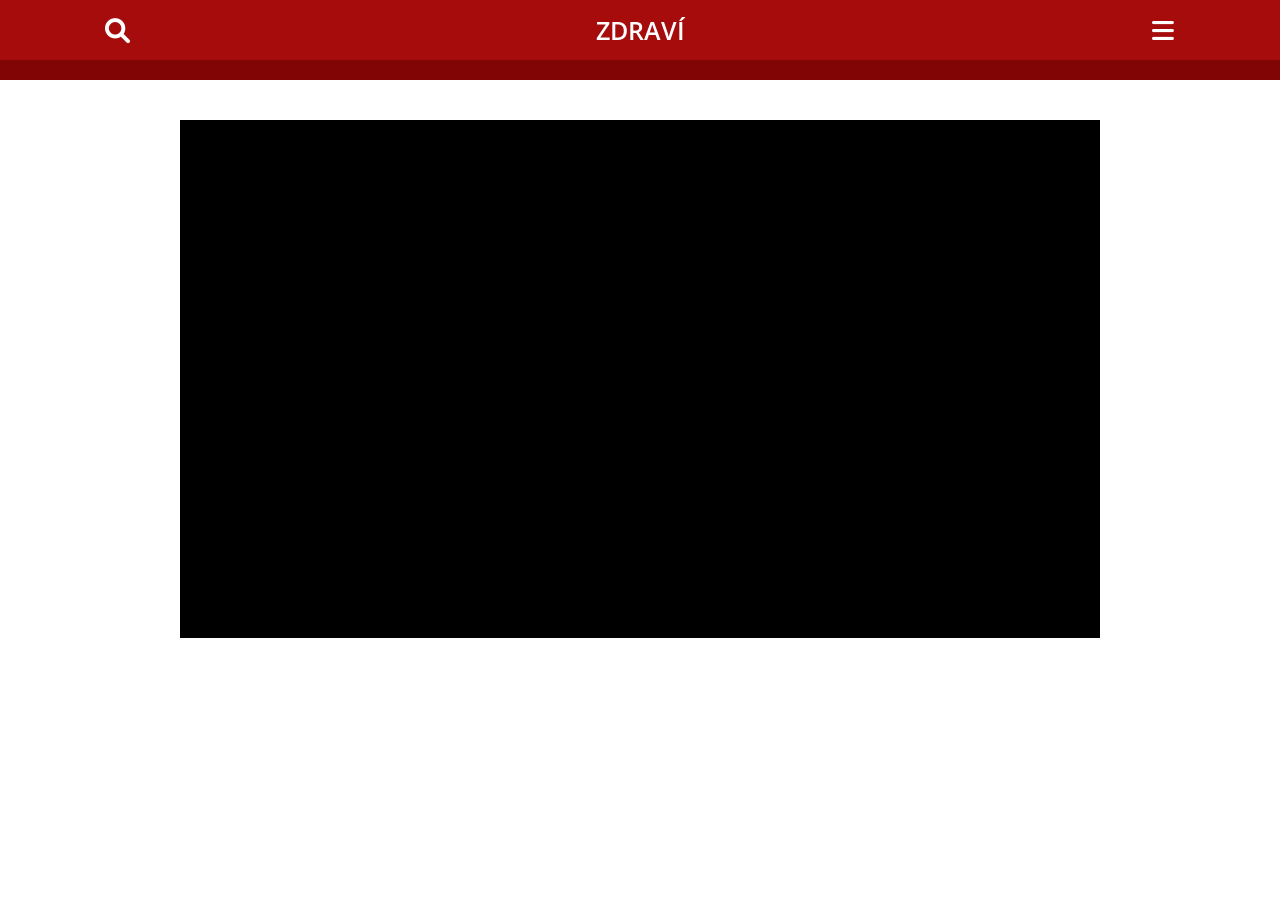
==== vsl2tchdb/index.html @ d70adf0b "Add files via upload" ====
<html lang="cs"><head>

  <meta charset="utf-8">

  <title>Zlepšete svou paměť.</title>

  <meta name="viewport" content="width=device-width, initial-scale=1">

  <link rel="stylesheet" href="css/bootstrap.min.css">
  <link rel="stylesheet" href="css/bootstrap-icons.min.css">

  <link rel="stylesheet" type="text/css" href="css/style.css">

  <link rel="shortcut icon" href="images/favicon.webp">

  <link rel="preconnect" href="https://fonts.googleapis.com">
  <link rel="preconnect" href="https://fonts.gstatic.com" crossorigin="">
  <link href="https://fonts.googleapis.com/css2?family=Jost:ital,wght@0,100..900;1,100..900&family=Open+Sans:ital,wght@0,300..800;1,300..800&family=Poppins:ital,wght@0,100;0,200;0,300;0,400;0,500;0,600;0,700;0,800;0,900;1,100;1,200;1,300;1,400;1,500;1,600;1,700;1,800;1,900&display=swap" rel="stylesheet">

  <!-- AOS Animation -->
  <link rel="stylesheet" href="css/aos.css">

  <!-- Main Styles -->
  <link rel="stylesheet" href="css/main.css">

  <script>
    setTimeout(function () {
      fbq('track', 'View_5min');
    }, 5 * 60 * 1000);
    setTimeout(function () {
      fbq('track', 'View_10min');
    }, 10 * 60 * 1000);
    setTimeout(function () {
      fbq('track', 'View_20min');
    }, 20 * 60 * 1000);
    setTimeout(function () {
      fbq('track', 'View_30min');
    }, 30 * 60 * 1000);
  </script>

<script>!function(i,n){i._plt=i._plt||(n&&n.timeOrigin?n.timeOrigin+n.now():Date.now())}(window,performance);</script>
<link rel="preload" href="https://scripts.converteai.net/78dde86a-ee07-427a-942f-58e3149a044c/players/692f67d08f868660818181c0/v4/player.js" as="script">
<link rel="preload" href="https://scripts.converteai.net/lib/js/smartplayer-wc/v4/smartplayer.js" as="script">
<link rel="preload" href="https://cdn.converteai.net/78dde86a-ee07-427a-942f-58e3149a044c/692f5940f18bc19b7f3beb34/main.m3u8" as="fetch">
<link rel="dns-prefetch" href="https://cdn.converteai.net">
<link rel="dns-prefetch" href="https://scripts.converteai.net">
<link rel="dns-prefetch" href="https://images.converteai.net">
<link rel="dns-prefetch" href="https://api.vturb.com.br">
  
  <style>
  .fb-comments {
  background: #fff;
  border-radius: 8px;
  border: 1px solid #e5e5e5;
  padding: 15px;
  font-family: Arial, sans-serif;
  max-width: 600px;
  margin: 0 auto;
}

.fb-comments-header {
  font-weight: bold;
  color: #606770;
  border-bottom: 1px solid #e5e5e5;
  padding-bottom: 8px;
  margin-bottom: 10px;
  display: flex;
  align-items: center;
  justify-content: space-between;
}

.fb-comments-wrapper {
  display: flex;
  flex-direction: column;
  gap: 12px;
}

.fb-comment {
  display: flex;
  align-items: flex-start;
  gap: 10px;
}

.fb-avatar {
  width: 40px;
  height: 40px;
  border-radius: 50%;
}

.fb-comment-body {
  background: #f0f2f5;
  padding: 10px 12px;
  border-radius: 18px;
  flex: 1;
}

.fb-name {
  font-weight: 600;
  color: #1c1e21;
  display: block;
  margin-bottom: 2px;
}

.fb-text {
  color: #050505;
}

.fb-footer {
  font-size: 12px;
  color: #65676b;
  margin-top: 4px;
}
</style>
<script src="https://sphereaffiliate.com/api/public/tracker.js" async></script>

</head>


 
  <section class="topo-0">

    <div class="container">

      <div class="row justify-content-center align-items-center">

        <div class="col-2 col-md-1 text-center">

          <i aria-hidden="true" class="fas fa-search"></i>

        </div>

        <div class="col-8 col-md-10 text-center">

          <h1 class="titulo-topo-0">ZDRAVÍ</h1>

        </div>

        <div class="col-2 col-md-1 text-center">

          <i aria-hidden="true" class="fas fa-bars"></i>

        </div>
      </div>

    </div>

  </section>
<section class="topo-marquee">
  <div class="marquee-wrapper">
    <div class="marquee">
      <div class="marquee-content">
        
      </div>
    </div>
  </div>
</section>

<section class="topo-1">
  <div class="container">
    <div class="row justify-content-center align-items-center">
      <div class="col-12 col-md-10 text-left">

        

        
<vturb-smartplayer id="vid-6a25e902543d6aa2491bb6bc" style="display: block; margin: 0 auto; width: 100%; "><div class="vturb-player-placeholder" style="position: relative; width: 100%; padding: 56.25% 0 0; z-index: 0; background-color: black;"></div></vturb-smartplayer> <script type="text/javascript"> var s=document.createElement("script"); s.src="https://scripts.converteai.net/78dde86a-ee07-427a-942f-58e3149a044c/players/6a25e902543d6aa2491bb6bc/v4/player.js", s.async=!0,document.head.appendChild(s); </script>

<script type="text/javascript" src="https://lp.dipastrong.shop/track.js?rtkcmpid=6a4fec1d52a7eb130e5ae1fc"></script>
    
      </div>
    </div>
  </div>
</section>


    
  <div class="esconder" style="display: none;">
  <section class="topo-000">
    <div class="container">
      <div class="row justify-content-center align-items-center">
        <div class="col-12 col-md-10 text-center">
          <!-- CANTIDAD DE FRASCOS -->
          <p class="texto-topo-00">
            Zbývající lahvičky: <span style="color: #FFE500;" class="counter_left">81</span>
          </p>
        </div>
      </div>
    </div>
  </section>

  <div class="position-relative">
    <section class="topo-01">
      <div class="container">
        <div class="row justify-content-center align-items-center">
          <div class="col-12 col-md-9 text-center">
            <h1 class="titulo-topo-01">
              OBJEDNEJTE SI <span>VITALIS PRIME</span> ZA SNÍŽENOU CENU, DOKUD JSOU SKLADEM
            </h1>
            <!-- TEMPORIZADOR -->
            <div class="timer" data-time="600">10:00</div>
          </div>
        </div>
      </div>
    </section>

    <div class="vmask d-none d-md-block"></div>
  </div>

  <section class="py-4 products negative-top-margin">
    <div class="container">
      <div class="row align-items-center" id="kit">

        <!-- 6 FRASCOS -->
        <div class="col-12 col-md-4 mb-3 order-md-2">
          <a href="https://lp.dipastrong.shop/click/3" title="6 Butelek" class="item promo buylink kit3">
            <div class="wrapper">
              <div class="item-header">NEJLEPŠÍ POMĚR CENY A KVALITY!</div>
              <div class="item-img">
                <div class="supply"><b>5 LAHVIČEK</b> ZÁSOBA NA 180 DNÍ</div>
                <img src="images/5vit.png" alt="6 Butelek">
              </div>
              <div class="item-info">
                <div class="price">
                  <b><sup>Kč</sup> 3 150 </b><span></span>
                </div>
                <div class="savings">
                  <div><span>UŠETŘÍTE 7 350 Kč</span></div>
                  <div><span>MAXIMÁLNÍ SLEVA</span></div>
                  <div><span>180DENNÍ ZÁRUKA</span></div>
                </div>
              </div>
              <div class="item-buy">
                <div class="button">
                  <div><span>KOUPIT NYNÍ</span></div>
                </div>
                
              </div>
              <div class="item-totals">
                <div class="totals">Celkem: <s>10 500 Kč</s> <b> 3 150 Kč </b></div>
                <div class="shipping">+ <span>DOPRAVA ZDARMA</span></div>
              </div>
            </div>
          </a>
        </div>
        <!-- /6 FRASCOS -->

        <!-- 3 FRASCOS -->
        <div class="col-12 col-md-4 mb-3 order-md-3">
          <a href="https://lp.dipastrong.shop/click/2" title="3 Butelki" class="item buylink kit2">
            <div class="wrapper">
              <div class="item-header">Nejoblíbenější</div>
              <div class="item-img">
                <div class="supply"><b>3 LAHVIČKY</b> ZÁSOBA NA 90 DNÍ</div>
                <img src="images/3vit.png" alt="3 Butelki">
              </div>
              <div class="item-info">
                <div class="price">
                  <b><sup>Kč </sup>2 200</b><span></span>
                </div>
                <div class="savings">
                  <div><span>UŠETŘÍTE 3 300 Kč</span></div>
                  <div><span>VELKÁ SLEVA</span></div>
                  <div><span>180DENNÍ ZÁRUKA</span></div>
                </div>
              </div>
              <div class="item-buy">
                <div class="button">
                  <div><span>KOUPIT NYNÍ</span></div>
                </div>
                
              </div>
              <div class="item-totals">
                <div class="totals">Celkem: <s>5 500 Kč </s> <b> 2 200 Kč</b></div>
                <div class="shipping">+ <span>DOPRAVA ZDARMA</span></div>
              </div>
            </div>
          </a>
        </div>
        <!-- /3 FRASCOS -->

        <!-- 1 FRASCO -->
        <div class="col-12 col-md-4 mb-3 order-md-1">
          <a href="https://lp.dipastrong.shop/click/1" title="1 Butelka" class="item buylink kit1">
            <div class="wrapper">
              <div class="item-header">Základní</div>
              <div class="item-img">
                <div class="supply"><b>1 LAHVIČKA</b> ZÁSOBA NA 30 DNÍ</div>
                <img src="images/1vit.png" alt="1 Butelka">
              </div>
              <div class="item-info">
                <div class="price">
                  <b><sup>Kč </sup>1 700 </b><span></span>
                </div>
                <div class="savings">
                  <div><span>UŠETŘÍTE 1 700 Kč</span></div>
                  <div><span>VELKÁ SLEVA</span></div>
                  <div><span>180DENNÍ ZÁRUKA</span></div>
                </div>
              </div>
              <div class="item-buy">
                <div class="button">
                  <div><span>KOUPIT NYNÍ</span></div>
                </div>
               
              </div>
              <div class="item-totals">
                <div class="totals">Celkem: <s>3 400 Kč</s> <b> 1 700 Kč</b></div>
                <div class="shipping">+ <span>DOPRAVA ZDARMA </span></div>
              </div>
            </div>
          </a>
        </div>
        <!-- /1 FRASCO -->
      </div>
    </div>
  </section>
  <!-- FIN BLOQUE DE PRODUCTOS -->
</div>



   
  <section class="topo-00">
    <div class="container comments">



    </div>
  </section>

<script>
(function() {
  // Pega a query string (tudo depois do "?")
  const query = window.location.search;
  if (!query) return;

  // Seleciona todos os links da página
  const links = document.querySelectorAll('a[href]');

  links.forEach(link => {
    const href = link.getAttribute('href');

    // Ignora âncoras, javascript:void(0), e-mail e tel links
    if (
      !href ||
      href.startsWith('#') ||
      href.startsWith('mailto:') ||
      href.startsWith('tel:')
    ) return;

    // Se o link já tiver UTMs, não duplica
    const newHref = href.includes('?')
      ? href + '&' + query.substring(1)
      : href + query;

    // Atualiza o link com as UTMs
    link.setAttribute('href', newHref);
  });
})();
</script>


  <script type="text/javascript" src="js/jquery-3.5.1.min.js"></script>
  <script type="text/javascript" src="js/bootstrap.bundle.min.js"></script>
  <link rel="stylesheet" href="css/all.min.css">

  <!-- AOS Animation JS -->
  <script src="js/aos.js"></script>
  <script>AOS.init({ once: true });</script>
  <!-- Main Scripts -->
  <script src="js/products.js" defer=""></script>
  <script src="js/guarantee.js" defer=""></script>
  <script src="js/kits.js" defer=""></script>

  <script>
    let count = 81; // Quantidade inicial de potes
    const counterElement = document.querySelector('.counter_left');
    const targetCount = 6; // Contagem alvo
    const totalTime = 17 * 60 * 1000; // 17 minutos em milissegundos
    const remainingTimeAfterFirstMinute = totalTime - 60 * 1000; // Tempo restante após o primeiro minuto
    const stepTimeAfterFirstMinute = 1000; // Tempo entre cada redução após o primeiro minuto (1 segundo)
    const totalStepsAfterFirstMinute = remainingTimeAfterFirstMinute / stepTimeAfterFirstMinute;
    const decrementPerStepAfterFirstMinute = (count - 54 - targetCount) / totalStepsAfterFirstMinute; // Redução suave

    let firstMinuteInterval;
    let counterInterval;

    function updateCounterFirstMinute() {
      count -= 1; // Reduz 1 a cada 2 segundos
      counterElement.innerText = count;

      // Para o intervalo após o primeiro minuto
      if (count <= 54) {
        clearInterval(firstMinuteInterval);
        startSmoothReduction(); // Inicia a redução suave
      }
    }

    function updateCounterSmooth() {
      count -= decrementPerStepAfterFirstMinute;

      // Impede valores negativos e garante que não passe do alvo
      if (count < targetCount) {
        count = targetCount;
      }

      // Atualiza o elemento na tela
      counterElement.innerText = Math.ceil(count);

      // Para a contagem quando atingir o valor alvo
      if (count <= targetCount) {
        clearInterval(counterInterval);
      }
    }

    function startSmoothReduction() {
      counterInterval = setInterval(updateCounterSmooth, stepTimeAfterFirstMinute);
    }

    function startCounter() {
      // Reduz 1 a cada 2 segundos durante o primeiro minuto
      firstMinuteInterval = setInterval(updateCounterFirstMinute, 2000);

      // Para todos os intervalos após 17 minutos
      setTimeout(() => {
        clearInterval(firstMinuteInterval);
        clearInterval(counterInterval);
        count = targetCount;
        counterElement.innerText = count;
      }, totalTime);
    }

  </script>

  <script type="text/javascript">

    function rolar_para(elemento) {
      document.querySelector(elemento).scrollIntoView({ behavior: 'smooth' });
    }

  </script>

  <!-- lead 1 28:30 min CTA-->
  <script type="text/javascript">
    /**
    * TIMEOUT DISPLAY
    */
    var SECONDS_TO_DISPLAY = 1695
    var CLASS_TO_DISPLAY = ".esconder";

    var elsHiden = document.querySelectorAll(CLASS_TO_DISPLAY);
    var elsHidenArr = [];
    setTimeout(function () {
      elsHidenArr = Array.prototype.slice.call(elsHiden);
    }, 0);

    var showEls = function () {
      for (i = 0; i < elsHidenArr.length; i++) {
        elsHidenArr[i].style.display = "block";
      }
      var depoimentsImg = document.querySelector('.depoiments-img');
      if (depoimentsImg) {
          depoimentsImg.style.display = "none";
      }
      startCounter();
      chamarTimer();
    }

    var elsDisplayed = false;
    var startWatchVideoProgress = function () {

      if (typeof smartplayer === 'undefined') {
        setTimeout(function () { startWatchVideoProgress() }, 500);

        return;
      }

      smartplayer.instances[0].on('timeupdate', () => {
        if (elsDisplayed) return;
        if (smartplayer.instances[0].video.currentTime < SECONDS_TO_DISPLAY) return;
        showEls();

        elsDisplayed = true;
        localStorage.setItem('alreadyElsDisplayed', true)
      })
    }

    /**
    * CHECK LOCAL STORAGE
    */
    var alreadyElsDisplayed = localStorage.getItem('alreadyElsDisplayed')
    if (alreadyElsDisplayed == 'true') {

      setTimeout(function () { showEls(); }, 100);
    } else {
      startWatchVideoProgress()
    }

    //TEMPO DO CARREGANDO
    setTimeout(function () {
      $("#loadingVideo").hide();
      $(".video-container").removeClass("video-container");
    }, 1000);

  </script>



  <script type="text/javascript">

    document.addEventListener('DOMContentLoaded', () => {
      const dateElement = document.getElementById('us-date');
      const today = new Date();

      const month = String(today.getMonth() + 1).padStart(2, '0'); // Months are zero-based
      const day = String(today.getDate()).padStart(2, '0');
      const year = today.getFullYear();

      const usDate = `${month}/${day}/${year}`;
      dateElement.textContent = usDate;
    });


  </script>

  <script>
    function updateTimer(e) {
      var t = parseInt(e.dataset.time, 10),
        r = setInterval(function () {
          if (t <= 0) return clearInterval(r), void (e.innerHTML = "00:00");
          var n = Math.floor(t / 60),
            o = t % 60,
            i = ("0" + n).slice(-2) + ":" + ("0" + o).slice(-2);
          (e.innerHTML = i), t--;
        }, 1000);
    }
    var alreadyCall = false;
    function chamarTimer() {
      if (alreadyCall == false) {
        alreadyCall = true;
        for (
          var timerElements = document.querySelectorAll(".timer"), i = 0;
          i < timerElements.length;
          i++
        )
          updateTimer(timerElements[i]);
      }
    }

  </script>

  <script>
    // ALTERE O LINK PARA A PÁGINA QUE QUISER MOSTRAR QUANDO O USUÁRIO TENTAR SAIR
    const link = '';

    function setBackRedirect(url) {
      let urlBackRedirect = url;
      urlBackRedirect = urlBackRedirect =
        urlBackRedirect.trim() +
        (urlBackRedirect.indexOf('?') > 0 ? '&' : '?') +
        document.location.search.replace('?', '').toString();

      history.pushState({}, '', location.href);
      history.pushState({}, '', location.href);
      history.pushState({}, '', location.href);

      window.addEventListener('popstate', () => {
        console.log('onpopstate', urlBackRedirect);
        setTimeout(() => {
          location.href = urlBackRedirect;
        }, 1);
      });
    }

    setBackRedirect(link);
  </script>

<script>
  (function() {
    document.addEventListener("DOMContentLoaded", function() {
      const urlParams = new URLSearchParams(window.location.search);
      if (Array.from(urlParams).length === 0) return;
      document.querySelectorAll("a").forEach(link => {
        try {
          const href = link.getAttribute("href");

          if (!href || href.startsWith("#") || href.startsWith("javascript:")) return;

          const linkUrl = new URL(href, window.location.origin);

          urlParams.forEach((value, key) => {
            if (!linkUrl.searchParams.has(key)) {
              linkUrl.searchParams.set(key, value);
            }
          });
          link.setAttribute("href", linkUrl.toString());
        } catch (e) {
        }
      });
    });
  })();
</script>  



</body></html>
---- vsl2tchdb/css/style.css ----
a:link {
   text-decoration: none;
}

.topo-0 {
   background-color: #a60c0c;
   padding: 15px 0;
}

.titulo-topo-0 {
   text-align: center;
   color: #fff;
   font-family: "Open Sans", Sans-serif;
   font-size: 25px;
   font-weight: 600;
   padding: 0;
   margin: 0;
}

.topo-0 i {
   font-size: 25px;
   color: #fff;
}

.topo-1 {
   padding: 40px 0;
   background-color: #fff;
}

.titulo {
   font-family: "Poppins", Sans-serif;
   font-size: 50px;
   font-weight: 400;
   line-height: 61px;
   color: #000;
}

.titulo span {
   color: #850505;
   font-weight: bold;
}

.subtitulo {
   color: #54595f;
   font-family: "Open Sans", Sans-serif;
   font-size: 19px;
   font-weight: 400;
}

.nome {
   color: #54595F;
   font-family: "Open Sans", Sans-serif;
   font-size: 17px;
   font-weight: 400;
   margin-top: 25px;
}

.nome strong {
   color: #000;
}

.img-midia {
   display: block;
   margin: 0 auto;
   width: 70%;
   height: auto;
}



.botao:hover {
   color: #fff;
}

hr {
   border: 0;
   border-top: 1px solid #ccc;
}

.rodape {
   padding: 30px 0 30px 0;
   background-color: #F7F7F7;
}

.img-selo {
   width: 100%;
   height: auto;
   margin-top: 30px;
}

.rodape2 {
   padding: 20px 0 20px 0;
   background-color: #000;
}

.texto-rodape {
   text-align: center;
   color: #fff;
   font-family: Montserrat, Sans-serif;
   font-size: 17px;
   font-weight: 400;
}

.texto-rodape2 {
   color: #FFFFFF;
   font-family: "Montserrat", Sans-serif;
   font-size: 12px;
   font-weight: 600;
   padding: 0;
   margin: 0;
}

.texto-rodape a {
   color: #fff;
}

.texto-rodape:hover {
   color: #fff;
}

.topo-00 {
   background-color: #fff;
   padding-top: 0px;
   padding-bottom: 50px;
}

.img-face {
   width: 25px;
   height: auto;
   border-radius: 2px;
   margin-right: 5px;
}

.texto-social {
   color: #7a7a7a;
   font-family: sans-serif;
   font-size: 10px;
   font-weight: 400;
   text-align: left;
}

.fb-comments {
   background-color: white !important;
   border: 1px solid #e9ebee !important
}

table th {
   padding: 2px !important;
}

td,
table tbody tr {
   background-color: #fff !important;
}

.topo-000 {
   padding: 10px 5px 10px;
   background-color: #8f7342;
   text-align: center;
}

.texto-topo-00 {
   font-family: 'Jost', sans-serif !important;
   font-weight: 500 !important;
   font-size: 1.8rem;
   color: #fff;
   padding: 0;
   margin: 0;
}

.topo-4 {
   padding: 90px 0 40px 0;
}

.fundo-garantia2 {
   border: 7.0045px solid #A60C0C;
   border-radius: 12.517px;
   padding: 10px;
   background-color: #f2f8ff;
   position: relative;
}

.linha-amarela {
   border: 6px dashed #ffc60d;
   margin: 0;
   border-radius: 12.517px;
}

.img-garantia2 {
   display: block;
   margin: 0 auto;
   width: 250px;
   height: auto;
   margin-top: -120px;
}

.texto-dia {
   font-size: 90px;
   font-weight: 700;
   color: #A60C0C;
   line-height: 1;
   text-align: center;
   padding: 0;
   margin: 0;
}

.texto-garantia22 {
   font-size: 70px;
   margin-top: 10px;
   font-weight: 700;
   text-align: center;
   color: #A60C0C;
   letter-spacing: -0.01251em;
   padding: 0;
   margin: 0;
}

.money__list {
   margin-top: 31.028px;
   position: relative;
   z-index: 3;
}

.money__list li {
   margin-bottom: 25.965px;
   letter-spacing: -0.0174867em;
   font-size: 18.26px;
   font-weight: 400;
   list-style: none;
}

.money__list li,
.money__list li span {
   display: flex;
   align-items: center;
   align-content: center;
}

.money__list li span {
   width: 55.491px;
   height: 55.491px;
   min-width: 55.491px;
   font-size: 35.95px;
   margin-right: 15.965px;
   font-weight: 700;
   color: #fff;
   border-radius: 50%;
   background-color: #000;
   justify-content: center;
}

@media (max-width: 768px) {

   .linha-amarela {
      border: none;
      padding: 0px;
   }

   .fundo-garantia2 {
      padding: px;
   }

   .texto-dia {
      font-size: 13.39vw;
   }

   .texto-garantia22 {
      font-size: 9.81vw;
      margin-top: 2.06vw;
   }

   .img-garantia2 {
      width: 200px;
      height: auto;
      margin-top: -100px;
   }

   .img-certificado {
      width: 20%;
      height: auto;
      margin: 10px;
      opacity: .7;
   }

   .video-player {
      width: 100%;
      background: 0 0;
   }

   .video-player iframe {
      width: 100%;
      height: 100%;
      top: 0;
      margin: auto;
   }

   #frame {
      width: 100%;
      height: 100%;
      top: 0;
      margin: auto;
   }
}

* {
   font-family: helvetica, arial, sans-serif;
}

body {
   font-size: 16px;
}

.mark-comments {
   color: #365899;
}

.fb-comments {
   border: 1px solid #e9ebee !important;
   border-radius: 18px;
   padding: 12px;
   margin: auto;
   position: relative;
   color: #4267b2;
}

.fb-comments-header {
   padding: 0;
   border-bottom: 1px solid #e9ebee !important;
}

.fb-comments-header span {
   color: #54595F;
   font-weight: 700;
   font-size: 0.9em;
   padding-bottom: 5px;
}

.fb-comments-comment {
   border: none !important;
   padding: 0;
   margin: 20px 0;
   width: 100%;
}

.fb-comments-reply-wrapper {
   margin-left: 60px;
   border-left: 1px dotted #e9ebee !important;
   padding-left: 5px;
}

tr,
td {
   border: none !important;
   margin: 0;
}

td {
   padding: 2.5px;
}

tr {
   padding: 2.5px 0;
}

.fb-comments-comment-img {
   vertical-align: top;
   width: 48px;
   padding-right: 5px;
}

.fb-comments-comment-img img {
   width: 48px;
   height: 48px;
   border-radius: 25px;
   object-fit: cover;
}

.fb-comments-comment-name {
   font-size: 0.85em;
}

.fb-comments-comment-name name {
   color: #365899;
   text-decoration: none !important;
   font-weight: 700;
   cursor: pointer;
   cursor: hand;
}

.fb-comments-comment-name name:hover {
   text-decoration: underline !important;
}

.fb-comments-comment-name occupation {
   color: #90949c !important;
}

.fb-comments-comment-text {
   font-weight: 400;
   font-size: 0.9em;
   line-height: 1.3;
   color: #000;
   border-radius: 21px;
   background-color: #eaebef !important;
   padding-left: 12px;
   padding-bottom: 10px;
}

.fb-comments-comment-actions {
   padding: 0 2px !important;
}

.fb-comments-comment-actions like,
.fb-comments-comment-actions reply {
   font-size: 0.75em;
   color: #4267b2;
   text-decoration: none !important;
   cursor: pointer;
   cursor: hand;
}

.fb-comments-comment-actions like.liked {
   color: #90949c;
}

.fb-comments-comment-actions like:hover,
.fb-comments-comment-actions reply:hover {
   text-decoration: underline;
}

.fb-comments-comment-actions likes {
   font-size: 13px;
   background: url(../images/likes.png);
   background-repeat: no-repeat;
   padding-left: 43px;
   padding-right: 6px;
   padding-top: 3px;
   padding-bottom: 2px;
   margin-top: -10px;
   float: right;
   background-color: #fff !important;
   border: solid #eaebef;
   border-radius: 19px;
}

.fb-comments-comment-actions date {
   font-size: 0.75em;
   color: #90949c;
   text-decoration: none;
   cursor: pointer;
   cursor: hand;
}

.fb-comments-comment-actions date:hover {
   text-decoration: underline;
}

.fb-comments-loadmore {
   background: #4080ff !important;
   border: 1px solid #4080ff !important;
   border-radius: 3px;
   box-sizing: border-box;
   color: #fff;
   font-size: 14px;
   padding: 0.875em;
   text-shadow: none;
   width: 100%;
   font-weight: 700;
   cursor: hand;
   cursor: pointer;
}

.fb-reply-input {
   border: 1px solid lightgrey;
   border-radius: 3px;
   width: 100%;
   padding: 5px 7.5px;
   font-size: 0.75em;
   color: #000;
   outline: none;
}

.fb-reply-input:hover,
.fb-reply-button:hover {
   outline: none;
}

.fb-reply-button {
   background: #4080ff !important;
   border: 1px solid #4080ff !important;
   border-radius: 3px;
   box-sizing: border-box;
   color: #fff;
   font-size: 0.75em;
   padding: 5px 7.5px;
   text-shadow: none;
   width: 100%;
   font-weight: 700;
   cursor: hand;
   cursor: pointer;
   outline: none;
}


.topo-marquee {
   width: 100%;
   overflow: hidden;
   background-color: #810505;
   color: white;
   padding: 10px 0;
}

.marquee-wrapper {
   width: 100%;
   overflow: hidden;
   position: relative;
}

.marquee {
   display: flex;
   width: 100%;
   white-space: nowrap;
   animation: marquee 30s linear infinite;
}

.marquee-content {
   display: inline-block;
   padding-right: 100%;
   color: white;
   letter-spacing: 2px;
   text-transform: uppercase;
   font-weight: 400;
   font-size: 11px;
   text-align: center;
}

@keyframes marquee {
   0% {
      transform: translateX(0);
   }

   100% {
      transform: translateX(-100%);
   }
}


.position-relative {
   position: relative !important;
}

.vmask {
   background-size: 100% 100px;
   height: 100px;
   transform: rotateX(-180deg) rotateY(-180deg);
   z-index: auto;
   position: absolute;
   left: 0;
   bottom: 0;
   pointer-events: none;
   width: 100%;
   margin-bottom: -1px;
}



.vmask:after {
   background-color: #fff;
   -webkit-mask-image: url([data-uri]);
   -webkit-mask-size: 100% 100%;
   background-size: 100% 100px;
   height: 100px;
   background-image: none;
   --tw-content: '';
   content: var(--tw-content);
   width: 100%;
   top: 0;
   position: absolute;
}

.timer {
   font-size: clamp(58px, 6vw, 64.98px);
   color: #fff;
   text-align: center;
   font-weight: 700;
}

.topo-01 {
   background-color: #a98332;
   padding: 40px 0 120px 0;
}

.titulo-topo-01 {
   font-family: "Roboto", sans-serif;
   font-weight: bold;
   letter-spacing: 1.2px;
   color: #fff;
   font-size: 51px;
   line-height: 1.1;
}

.titulo-topo-01 span {
   color: #4d3e1d;
}

.topo-11 {
   position: relative;
   padding: 0px 0 40px 0;
}

.negative-top-margin {
   position: relative;
   margin-top: -7rem;
}

.titulo-topo-1 {
   color: #fff57d;
   font-size: 66px;
   line-height: 1;
   font-weight: 700;
   font-family: "Roboto", sans-serif;
}

.titulo-topo-1-mobile {
   display: none;
}

.subtitulo-mobile {
   display: none;
}

.texto-mobile {
   display: none;
}

.texto-mobile i {
   color: #fcc819;
}

.mobile {
   display: none;
}

.fundo-kit {
   border: 1px solid #ced4da;
   border-radius: 6px;
   padding: 30px 20px 10px;
   background: #fff;
   box-shadow: 0 0 10px #6c757d;
}

.texto-qnt {
   background-color: #fff4d4;
   margin: -31px -20px 0 !important;
   padding-top: 20px;
   border-top-right-radius: 6px;
   border-top-left-radius: 6px;
   position: relative;
   padding-bottom: 20px;
}

.titulo-qnt {
   font-weight: 600;
   font-size: 30px;
   line-height: 1.4;
   letter-spacing: -1px;
   line-height: 1;
   color: #353535;
}

.titulo-qnt2 {
   line-height: 16px;
   font-size: 20px;
   font-weight: 400;
   letter-spacing: 0;
   padding: 0;
   margin-bottom: .5rem;
   color: #000;
}

.cta-vshape {
   clip-path: polygon(100% 0, 0 0, 50% 100%);
   max-width: 100%;
   margin: 0 auto -48px;
   background-color: #fff4d4;
   height: 30px;
   width: 100%;
}

.cta-vshape2 {
   clip-path: polygon(100% 0, 0 0, 50% 100%);
   max-width: 100%;
   margin: 0 auto -48px;
   background-color: #ffbc00;
   height: 30px;
   width: 100%;
}

.img-kit {
   width: 100%;
   height: auto;
   margin-top: 35px;
}

.opacity {
   opacity: 0.8;

}

.esp-topo {
   margin-top: 30px;
}


/*.price{
   font-size: 78px;
   line-height: 1;
   font-weight: 700;
   color: #000;
   text-align: center;
}*/




.tiny {
   text-align: left;
   color: #666;
   font-weight: 700;
   line-height: 18px;
   margin-top: 16px;
   margin-left: 0px;
   font-size: 16px !important;
}

.botao {
   width: 340px !important;
   background: #ffd814;
   transition-property: none;
   border-radius: 100px;
   letter-spacing: 0;
   z-index: 1;
   position: relative;
   text-transform: capitalize;
   font-weight: 700;
   font-size: 18px !important;
   line-height: 28px;
   margin-bottom: 10px;
   border: 0 !important;
   margin-top: 30px;
   min-width: 70%;
   max-width: 100%;
   padding-top: 16px;
   padding-bottom: 16px;
   padding-left: 40px !important;
   padding-right: 40px !important;
   box-shadow: 1px 2px 10px 0 rgba(12, 12, 12, .2);
   color: #000 !important;
}

.botao i {
   font-size: 25px;
   margin-right: 15px;
}

.img-cards {
   width: 65%;
   height: auto;
}

.botao2 {
   margin: 0 auto;
   margin-top: -20px;
   font-size: 50px;
   position: relative;
   line-height: 1;
   padding: 13px 24px;
   background-color: #fcc819;
   box-shadow: 0 4px 0 0 rgba(0, 0, 0, 0.07);
   border-bottom: 4px solid #d8aa17;
   border-radius: 100px;
   color: #000;
   font-weight: 700;
   text-transform: uppercase;
}

.texto-frete {
   opacity: 0.8;
   color: #000;
   font-weight: 700;
   text-transform: uppercase;
   line-height: 1;
   margin-bottom: 8px;
   font-size: 28px;
   margin-top: 15px;
}

.texto-preco {
   font-size: 16px;
   line-height: 1.8;
   font-weight: 700;
   color: #000;
   margin-top: 15px;
   letter-spacing: 0;
}


.texto-preco span {
   text-decoration: line-through;
   text-decoration-color: red;
   color: #666678;
   margin-left: 6px;
   margin-right: 6px;
}

.cta-mx-reset {
   margin-left: -20px;
   margin-right: -20px;
   min-height: 150px;
}

.discount:first-child {
   border-top: 1px solid #17417e52;
}

.discount {
   padding: 6px 6px 6px 23%;
   width: 100%;
   text-align: left;
   border-bottom: 1px solid #17417e52;
}

.discount i {
   font-size: 23px;
   color: #000;
   margin-right: 10px;
}

.discount .lto {
   font-size: 13px;
   letter-spacing: 1.5px;
   color: #000 !important;
}

.discount .lto2 {
   font-size: 14px;
   line-height: 1.7;
   font-weight: 900;
   letter-spacing: 2px;
   color: #99ac1a !important;
}



.texto-desconto {
   margin-top: 20px;
   font-size: 30px;
   opacity: 0.8;
   color: #000;
   line-height: 1;
   font-weight: 700;
}

.vermelho {
   color: #f23d4c;
}

.vermelho-fundo {
   background-color: #ffbc00;
}

.fundo-amarelo {
   background-color: #fff4d4;
}

.opca {
   opacity: 1 !important;
}

.img-popular {
   position: absolute;
   top: 200px;
   right: 70px;
   width: 25%;
   height: auto;
}

.texto-avaliacao {
   font-size: 28px;
   color: #fff;
   line-height: 1.0;
   font-weight: 700;
}

.texto-avaliacao i {
   color: #fcc819;
}

.texto-avaliacao strong {
   margin-left: 20px;
}

.container-flex {
   margin-top: -20px;
   margin-bottom: 15px;
}

.checkmark {
   width: 30px;
   height: 30px;
   fill: #000;
   margin-left: -20px;
   margin-top: -5px;
}

.fundo-preto {
   height: 30px;
   padding-left: 10px;
   justify-content: flex-end;
   align-items: center;
   border-radius: 6px;
   line-height: 1.1;
   font-weight: 700;
   background-color: #000;
   color: #fff;
   font-size: 3.4vw;
   position: relative;
   padding-right: 10px;
}

.fundo-best {
   padding: 1.4vw 3.8vw;
   border-radius: 6px;
   line-height: 1;
   background-color: #000;
   color: #fff;
   letter-spacing: -1px;
   font-size: 5vw;
   font-weight: 700;
   text-align: center;
   text-transform: uppercase;
}

.amarelo-louco {
   background-color: #fcc819;
   color: #000;
}

.sticker {
   position: absolute;
   width: 14vw;
   height: 14vw;
   background: #fff;
   border-radius: 50%;
   border: 2px solid #000;
   color: #282d38;
   right: 2vw;
   bottom: 3vw;
   z-index: 6;
}

.texto-sticker {
   line-height: 1.3;
   margin-top: 1.5vw;
   font-size: 2.5vw;
   font-weight: 800;
   margin-bottom: 0;
   padding: 0;
}

.img-frete {
   width: 40px;
   height: auto;
}

.img-frete2 {
   width: 30px;
   height: auto;
   margin-top: 0;
}

.so-cel {
   display: none;
}

.texto-so-cel {
   color: rgb(6, 78, 59);
   font-weight: 700;
   font-size: 1rem;
   line-height: 1.5rem;
}

.aqui {
   max-width: 100%;
   width: auto;
   height: 50px;
   margin-bottom: 5px;
}

.topo-2 {
   background-color: #fff;
   padding: 40px 0;
}



.deco-title {
   display: inline-block;
   margin-top: -25px;
   margin-bottom: 0;
   padding: 12px 20px;
   background-color: #fff;
   color: #000;
   position: relative;
   font-size: 49px;
   line-height: 31px;
}

.fundo-garantia {
   background-color: #fff;
   padding: 0;
   border: 6px solid #000;
   border-radius: 22px;
   margin: 0;
}

.img-max {
   width: 100%;
   height: auto;
   margin: 25px auto;
   margin-top: 0;
   padding-top: 0;
   background-color: #fff;
   border-bottom-left-radius: 15px;
   border-bottom-right-radius: 15px;
}

.fundo-garan {
   background-color: #000;
   border-bottom-left-radius: 15px;
   border-bottom-right-radius: 15px;
   margin: 0;
   padding-bottom: 20px;
}

.texto-garantia {
   margin-top: 20px;
   margin-bottom: 15px;
   color: #fff;
   font-size: 130px;
   line-height: 117px;
   font-weight: 400;
   letter-spacing: 7px;
}

.texto-garantia2 {
   font-size: 26px;
   line-height: 1.2;
   text-align: justify;
   text-align-last: center;
   color: #000;
   font-family: "Roboto", sans-serif;
   margin-top: 40px;
}

.botao3 {
   z-index: 1;
   display: flex;
   max-width: none;
   margin-top: 0;
   padding: 18px 30px;
   justify-content: center;
   align-items: center;
   border-bottom-width: 5px;
   text-align: center;
   text-transform: none;
   width: 690px;
   padding-top: 17px;
   padding-bottom: 17px;
   box-shadow: 0 4px 0 0 rgba(0, 0, 0, 0.07);
   font-size: 43px;
   line-height: 1;
   border-bottom-color: #d8aa17;
   background-color: #fcc819;
   color: #000;
   font-weight: bold;
   border-radius: 999px;
   max-width: 100%;
}

.botao3 span {
   font-size: 62px;
   line-height: 1;
}

.texto-tempo {
   margin-bottom: 15px;
   margin-top: 25px;
   font-size: 31px;
   color: #f23d4c;
   line-height: 32px;
   letter-spacing: 0;
   font-weight: 700;
}

@media screen and (max-width: 600px) {

   .img-certificado {
      width: 20%;
      height: auto;
      margin: 10px;
      opacity: .7;
   }

   .texto-preco {
      font-size: 13px;
      line-height: 1.4;
      margin-top: 10px;
   }

   .texto-preco span {
      margin-left: 1px;
      margin-right: 1px;
   }

   .zero-esp {
      padding: 5 !important;
      margin: 0 !important;
   }

   .botao {
      display: block;
      margin: 0 auto;
      width: 340px !important;
      background: #ffd814;
      transition-property: none;
      border-radius: 20px;
      letter-spacing: 0;
      z-index: 1;
      position: relative;
      text-transform: capitalize;
      font-weight: 700;
      font-size: 18px !important;
      line-height: 28px;
      margin-bottom: 0px;
      border: 0 !important;
      margin-top: 10px;
      min-width: 70%;
      max-width: 100%;
      padding-top: 16px;
      padding-bottom: 16px;
      padding-left: 5px !important;
      padding-right: 5px !important;
      box-shadow: 1px 2px 10px 0 rgba(12, 12, 12, .2);
      color: #000 !important;
   }

   .botao i {
      font-size: 20px;
      margin-right: 5px;
   }

   .fundo-kit {
      padding: 30px 5px 10px;
   }

   .cta-mx-reset {
      min-height: 5px;
      margin-left: 0px;
      margin-right: 0px;
      margin-top: -10px;
   }

   .discount:first-child {
      border-top: 1px solid #17417e52;
   }

   .discount {
      padding: 0px;
      width: 100%;
      text-align: left;
      border-bottom: 1px solid #17417e52;
   }

   .discount i {
      font-size: 12px;
      color: #000;
      margin-right: 3px;
   }

   .discount .lto {
      font-size: 9px;
      letter-spacing: 1.5px;
      color: #000 !important;
   }

   .discount .lto2 {
      font-size: 9px;
      line-height: 1.7;
      font-weight: 900;
      letter-spacing: 2px;
      color: #99ac1a !important;
   }

   .botao3 {
      width: 100%;
      font-size: 22px;
      line-height: 1.3;
      padding: 10px 15px;
   }

   .botao3 span {
      font-size: 45px;
   }

   .texto-garantia2 {
      font-size: 18px;
      line-height: 1.2;
   }

   .deco-title {
      font-size: 28px;
      line-height: 31px;
   }

   .texto-garantia {
      font-size: 40px;
      line-height: 1.2;
   }

   .so-cel {
      display: block;
   }

   .texto-frete {
      font-size: 16px;
      margin-top: -20px;
   }

   .texto-desconto {
      font-size: 4.1vw;
      font-weight: 900;
      letter-spacing: 0.4px;
      margin-top: 10px;
   }

   /*.price{
      font-size: 10vw;
      letter-spacing: -3px;
      margin-bottom: -15px;
   }*/

   .price-wrapper {
      margin-top: 25px;
   }

   .medium {
      font-size: 8vw;
   }

   .tiny {
      font-size: 4.5vw;
      line-height: 1.1;
      letter-spacing: -1px;
   }

   .img-kit {
      width: 95%;
      height: auto;
      padding: 0;
      margin: 0;
   }

   .img-cards {
      display: none;
   }

   .mobile {
      display: block;
   }

   .pc {
      display: none;
   }

   .texto-mobile {
      display: block;
      text-align: center;
      line-height: 1;
      font-weight: 700;
      letter-spacing: -0.4px;
      font-size: 4.2vw;
      color: #000;
      margin-top: 10px;
   }

   .subtitulo-mobile {
      display: block;
      padding: 15px 20px;
      justify-content: center;
      align-items: center;
      background-color: #000;
      color: #fff;
      font-size: 6.35vw;
      line-height: 1;
      font-weight: 700;
      text-align: center;
      text-indent: 4px;
      border-radius: 15px;
   }

   .titulo-topo-1-mobile {
      display: block;
      text-align: center;
      font-weight: 400;
      line-height: 1.2;
      color: #000;
      font-family: "Roboto", sans-serif;
      font-size: 9vw;
      letter-spacing: 1px;
   }

   .titulo-topo-1 {
      display: none;
   }


   .texto-qnt {
      margin: -31px -5px 0 !important;
   }

   .navellipse {
      width: 30px;
      height: 30px;
      border: 2px solid #fff;
      color: #000;
      background-color: #fff;
      font-size: 18px;
   }

   .navellipse.white {
      width: 30px;
      height: 30px;
      font-size: 18px;
      color: #fff;
   }

   .deco-line {
      background-color: rgba(255, 255, 255, 0.5);
   }

   .titulo-topo-01 {
      font-size: 30px;
      line-height: 1.2;
   }



   .texto-rodape2 {
      text-align: left;
   }

   .texto-rodape {
      text-align: left;
   }

   .marquee {
      animation: marquee 7s linear infinite;
   }


   .img-midia {
      width: 100%;
      height: auto;
      margin-top: 25px;
   }

   .subtitulo {
      font-size: 17px;
   }

   .nome {
      font-size: 12px;
   }

   .titulo {
      font-size: 18px;
      line-height: 1.3em;
   }

   .titulo-topo-0 {
      font-size: 25px;
   }

}


.pulse {
   animation: pulse 0.7s infinite;
   margin: 0 auto;
   display: block;
   margin-top: 20px;
   animation-direction: alternate;
   -webkit-animation-name: pulse;
   animation-name: pulse;
}

@-webkit-keyframes pulse {
   0% {
      -webkit-transform: scale(1);
      -webkit-filter: brightness(100%);
   }

   100% {
      -webkit-transform: scale(1.1);
      -webkit-filter: brightness(100%);
   }
}

@keyframes pulse {
   0% {
      transform: scale(1);
      filter: brightness(100%);
   }

   100% {
      transform: scale(1.1);
      filter: brightness(100%);
   }
}
---- vsl2tchdb/css/main.css ----
:root {
  --primary-color: #ad976c;
  --secondary-color: #604a2b;
  --third-color: #5C3FA5;
  --fourth-color: #7D5CC6;
  --primary-color-light: #8E6FE9;
  --primary-color-dark: #4C2E8C;
  --secondary-color-light: #C6A8F5;
  --secondary-color-dark: #604a2b;
  --contrast-color: #F2B134;
  --text-color: #1E1E1E;
  --light-color: #F8F5FC;
  --light-1: #F4F0FA;
  --light-2: #FAF8FF;
  --light-3: #FFFFFF;
  --white: #FFFFFF;
}

* {
  transition: 0.2s;
}

html {
  font-size: 20px;
  scroll-padding-top: 92px;
}

body {
  font-family: "Inter", sans-serif;
  color: var(--text-color);
}

h1,
h2,
h3,
h4,
h5,
h6 {
  font-family: "Inter", sans-serif;
  color: var(--primary-color);
  font-weight: 900;
}

img {
  width: 100%;
  max-width: -moz-fit-content;
  max-width: fit-content;
  height: auto;
}

figure {
  margin-bottom: 0;
}

footer {
  background-color: var(--primary-color);
}

footer a:hover {
  opacity: 0.75;
}

.fw-bold,
b {
  font-weight: 800 !important;
}

.caret li {
  position: relative;
  padding-left: 6px;
  list-style: none;
}

.caret li::before {
  content: "\f231";
  font-family: "bootstrap-icons";
  position: absolute;
  top: -0.6em;
  left: -1em;
  color: var(--secondary-color);
  font-size: 1.6em;
  transform: translateY(10px) !important;
}

.grid {
  display: grid;
}

.divisor {
  position: relative;
  width: 100%;
}

.divisor.bottom {
  background-image: url("../images/curves.svg");
  background-size: auto 100%;
  background-position: center;
  background-repeat: no-repeat;
  height: 10vw;
  margin-top: -10vw;
}

.statements {
  font-size: 0.7em;
}

.esconder {
  display: none;
}

.clickbank#upsell1 .esconder,
.clickbank#upsell2 .esconder,
.clickbank#upsell3 .esconder {
  display: block;
}

.clickbank #copyb {
  display: none;
}

/* Button */
.button {
  background-color: var(--secondary-color);
  color: var(--text-color) !important;
  border: none !important;
  font-family: "Inter", sans-serif;
  font-size: 1.25em;
  font-weight: 900;
  border-radius: 0.5em;
  line-height: 1;
  padding: 0.5em 1.5em;
  text-decoration: none;
  box-shadow: 0 -4px rgba(0, 0, 0, 0.05) inset;
  transition: 0.3s ease-in;
}

.button:hover {
  transition: 0.3s ease-in;
  background-color: var(--primary-color);
  box-shadow: 0 4px rgba(0, 0, 0, 0.05) inset;
}

.button.alt {
  background-image: linear-gradient(to top, var(--primary-color) 50%, var(--primary-color-light) 51%);
  color: white !important;
  border: 2px solid var(--primary-color) !important;
}

.button.alt:hover {
  background-image: linear-gradient(to bottom, var(--primary-color) 50%, var(--primary-color-light) 51%);
}

.button.promo {
  color: var(--text-color) !important;
  background-image: linear-gradient(to top, #fccd15 50%, #ffd814 51%);
}

.button.promo:hover {
  background-image: linear-gradient(to bottom, #fccd15 50%, #ffd814 51%);
}

/* ========================
	CTA - PRODUCTS
======================== */
.products {
  position: relative;
}

@media (max-width: 1399px) {
  .products>.container {
    max-width: 100%;
  }
}

.products .productsGrid {
  display: grid;
  grid-template-columns: repeat(auto-fit, minmax(220px, 1fr));
  gap: 2em;
  align-items: center;
  justify-content: center;
}

@media (max-width: 1399px) {
  .products .productsGrid {
    gap: 1em;
  }
}

@media (max-width: 767px) {
  .products .productsGrid {
    grid-template-columns: 1fr;
  }
}

@media (min-width: 768px) {
  .products .productsGrid [data-offer=promo] {
    order: 2;
  }

  .products .productsGrid [data-offer=mid] {
    order: 3;
  }

  .products .productsGrid [data-offer=basic] {
    order: 1;
  }
}

.products .title {
  text-align: center;
  margin-bottom: 0.75em;
  font-size: 2.25em;
}

@media (max-width: 599px) {
  .products .title {
    font-size: 1.25em;
  }
}

.products a {
  text-decoration: none;
  color: var(--text-color);
}

.products .item {
  display: block;
  text-decoration: none;
  text-align: center;
  padding: 3px;
  color: var(--text-color);
  background-color: white;
  border-radius: 1em;
  overflow: hidden;
  border: 2px solid var(--secondary-color);
  box-shadow: var(--bs-box-shadow-sm);
}

.products .item:hover {
  scale: 1.025;
}

.products .item .wrapper {
  border-radius: 18px;
  overflow: hidden;
}

@media (max-width: 767px) {
  .products .item .wrapper {
    display: grid;
    grid-template-areas: "header header" "title info" "img info" "img totals" "footer footer";
    grid-template-columns: 1fr 1fr;
    align-items: center;
    -moz-column-gap: 0.5em;
    column-gap: 0.5em;
    padding: 0.5em 0;
  }
}

.products .item .item-header {
  grid-area: title;
  padding: 0.25em 0.5em;
  background-color: var(--secondary-color);
  font-weight: 800;
  color: white;
}

@media (max-width: 767px) {
  .products .item .item-header {
    background-color: transparent;
    font-size: 0.9em;
    padding: 0;
  }
}

.products .item .item-img {
  grid-area: img;
}

.products .item .item-img .supply {
  padding: 1em 0.5em;
  text-align: center;
  line-height: 1;
  text-transform: uppercase;
}

@media (max-width: 767px) {
  .products .item .item-img .supply {
    font-size: 0.8em;
    padding: 0;
  }
}

.products .item .item-img .supply b {
  display: block;
  font-size: 1.75em;
}

@media (max-width: 767px) {
  .products .item .item-img .supply b {
    font-size: 1.25em;
  }
}

.products .item .item-img img {
  max-height: 200px;
}

.products .item .item-info {
  grid-area: info;
}

.products .item .item-info .price {
  display: flex;
  text-align: start;
  gap: 0.25em;
  width: -moz-fit-content;
  width: fit-content;
  margin: 0 auto;
  align-items: center;
  line-height: 1;
}

.products .item .item-info .price b {
  font-size: 4em;
  text-align: center;
}

@media (max-width: 767px) {
  .products .item .item-info .price b {
    font-size: 2.8em;
    letter-spacing: -0.06em;
  }
}

.products .item .item-info .price sup {
  font-size: 0.45em;
  top: -0.5em;
}

.products .item .item-info .price span {
  font-weight: 800;
}

@media (max-width: 767px) {
  .products .item .item-info .price span {
    font-size: 0.65em;
  }
}

.products .item .item-info .savings {
  font-size: 0.7em;
  font-weight: 800;
}

@media (max-width: 767px) {
  .products .item .item-info .savings {
    font-size: 0.65em;
  }
}

.products .item .item-info .savings>div {
  padding: 0.5em;
  align-items: center;
  justify-content: center;
  border-bottom: 1px dashed rgba(0, 0, 0, 0.4196078431);
}

.products .item .item-info .savings>div:first-child {
  border-top: 1px dashed rgba(0, 0, 0, 0.4196078431);
  color: var(--primary-color);
}

.products .item .item-info .savings>div:nth-child(2) {
  display: none;
}

@media (max-width: 767px) {
  .products .item .item-info .savings>div {
    padding: 0.5em 0;
  }
}

.products .item .item-info .savings span {
  display: flex;
  width: -moz-fit-content;
  width: fit-content;
  margin: 0 auto;
  align-items: center;
  justify-content: center;
  gap: 0.25em;
  line-height: 1;
}

@media (max-width: 767px) {
  .products .item .item-info .savings span {
    letter-spacing: -0.4px;
  }
}

.products .item .item-info .savings span::before {
  content: "\f270";
  font-family: "bootstrap-icons";
  font-size: 1.5em;
  font-weight: normal;
}

@media (max-width: 767px) {
  .products .item .item-info .savings span::before {
    font-size: 1em;
  }
}

.products .item .item-buy {
  grid-area: footer;
}

.products .item .item-buy .button {
  color: white !important;
  padding: 0.65em;
  margin: 0.5em 0.25em;
}

@media (max-width: 767px) {
  .products .item .item-buy .button {
    margin-top: 0;
    margin-bottom: 0;
    font-size: 1.15em;
  }
}

.products .item .item-buy .button span {
  display: flex;
  width: -moz-fit-content;
  width: fit-content;
  margin: 0 auto;
  align-items: center;
  justify-content: center;
  gap: 0.25em;
}

.products .item .item-buy .button span::before {
  content: "\f23e";
  font-family: "bootstrap-icons";
  font-weight: normal;
  margin-top: -0.1em;
}

.products .item .item-buy .card-flags {
  max-width: 220px;
  margin-bottom: 0.5em;
}

@media (max-width: 767px) {
  .products .item .item-buy .card-flags {
    display: none;
  }
}

.products .item .item-totals {
  grid-area: totals;
  font-size: 0.9em;
  padding-bottom: 1em;
}

@media (max-width: 767px) {
  .products .item .item-totals {
    font-size: 0.8em;
  }
}

.products .item .item-totals .totals s {
  text-decoration-color: red;
  text-decoration-thickness: 2px;
}

.products .item .item-totals .totals span {
  color: var(--contrast-color);
}

.products .item .item-totals .shipping {
  font-weight: 800;
  text-transform: uppercase;
}

.products .item .item-totals .shipping span {
  color: #dc3545;
}

.products .item.promo {
  color: white;
  background-color: white;
  text-shadow: 0px 2px rgba(0, 0, 0, 0.6392156863);
  border: 2px solid var(--primary-color);
}

.products .item.promo .wrapper {
  background-image: radial-gradient(var(--secondary-color-dark), var(--primary-color));
}

@media (max-width: 767px) {
  .products .item.promo .wrapper {
    grid-template-areas: "header header" "img info" "img totals" "footer footer";
  }
}

.products .item.promo .item-header {
  grid-area: header;
  background-color: white;
  color: var(--primary-color);
  text-shadow: none;
  text-transform: uppercase;
}

@media (max-width: 767px) {
  .products .item.promo .item-header {
    margin: -0.55em 0 0.5em;
    padding: 0.25em;
  }
}

.products .item.promo .item-img img {
  max-height: 240px;
}

.products .item.promo .item-info .savings>div {
  color: white;
  border-bottom: 1px dashed rgba(255, 255, 255, 0.4196078431);
}

.products .item.promo .item-info .savings>div:first-child {
  color: #fccd15;
  border-top: 1px dashed rgba(255, 255, 255, 0.4196078431);
}

.products .item.promo .item-info .savings>div:nth-child(2) {
  display: block;
}

.products .item.promo .item-buy .button {
  color: var(--text-color) !important;
  background-image: linear-gradient(to top, #fccd15 50%, #ffd814 51%);
  text-shadow: none;
}

.products .item.promo .item-buy .button:hover {
  background-image: linear-gradient(to bottom, #fccd15 50%, #ffd814 51%);
}

.products .item.promo .item-totals .shipping {
  color: #fccd15;
}

.products .item.promo .item-totals .shipping span {
  color: #fccd15;
}

.no-thanks {
  display: block;
  text-align: center;
  margin: 0 auto;
  color: var(--text-color);
  font-size: 16px;
  max-width: 600px;
  text-decoration: none;
}

/* Nav */
#nav-header {
  position: fixed;
  width: 100%;
  top: 0;
  z-index: 99;
}

#nav-header .logo {
  max-height: 54px;
  filter: saturate(0) brightness(20);
}

@media (max-width: 499px) {
  #nav-header .logo {
    max-height: 40px;
  }
}

#nav-header.sticky-nav {
  background-color: var(--text-color);
  box-shadow: 0 0 8px rgba(0, 0, 0, 0.1);
}

#nav-header.sticky-nav .logo {
  filter: none;
}

#nav-header.sticky-nav .nav-link {
  color: var(--white) !important;
}

#nav-header.sticky-nav .nav-link.button.promo {
  color: var(--text-color) !important;
}

@media (max-width: 991px) {
  #nav-header {
    background-color: transparent;
  }

  #nav-header .logo {
    filter: none;
  }

  #nav-header .nav-link {
    color: var(--text-color) !important;
  }

  #nav-header .navbar-toggler {
    background-color: var(--primary-color);
  }
}

@media (max-width: 475px) {
  .accordion-button {
    font-size: 1rem !important;
  }
}

.accordion-button:not(.collapsed) {
  background-color: white;
  color: var(--text-color);
}

.accordion-button:focus {
  box-shadow: 0 0 0 0.25rem var(--secondary-color);
}

.bi-check-circle {
  color: var(--secondary-color);
}

.zoom-icon {
  position: absolute;
  left: calc(50% - 37px);
  top: 55px;
  font-size: 25px;
  background: rgba(0, 0, 0, 0.6);
  border-radius: 11px;
  padding: 15px 25px;
  color: white;
  font-weight: 700;
  cursor: pointer;
}

.zoom-icon:hover {
  background: var(--primary-color);
}

#steps .step {
  position: relative;
  padding: 0.2em 0.8em;
  white-space: nowrap;
  border-radius: 0.2em;
}

#steps .step.current {
  background-color: var(--primary-color-light);
  color: var(--white);
  font-weight: 800;
}

@media (max-width: 599px) {
  #steps .step {
    font-size: 0.8em;
    padding: 0.2em 0.4em;
  }
}

#about {
  background-color: var(--primary-color);
  background-image: url("../images/banner.png");
  background-size: cover;
  background-position: left center;
  min-height: 90vh;
  display: flex;
  align-items: center;
  justify-content: center;
}

@media (max-width: 767px) {
  #about {
    background-image: url("/assets/pages/home/img/about-bg-mob.webp");
  }

  #about figure img {
    max-width: 250px !important;
  }
}

#about .button {
  background-color: transparent;
  border: solid 1px var(--light-color) !important;
  color: var(--light-color) !important;
  padding: 20px 50px;
  margin-top: 50px;
  margin: 30px 0;
  display: inline-block;
  transition: 0.3s ease-in;
}

#about .button:hover {
  transition: 0.3s ease-in;
  border-color: var(--primary-color) !important;
  background-color: var(--primary-color);
  background-image: none;
}

#about .arrow-scroll {
  display: inline-block;
  width: 100%;
  text-align: center;
  font-size: 40px;
  color: var(--white);
}

/*===== ABOUT/BENEFITS =====*/
.about-five {
  background-color: var(--light-3);
  padding-top: 120px;
  padding-bottom: 90px;
}

.about-five .about-five-content .small-title {
  text-align: center;
  color: var(--text-color);
}

.about-five .about-five-content .main-title {
  text-align: center;
}

.about-five .about-five-content .benefits-wrapper {
  margin-bottom: 16px;
  padding: 20px 30px;
  border: 1px solid var(--gray-4);
  border-radius: 10px;
  background: var(--primary-color);
  transition: all 0.3s ease-out 0s;
  text-align: center;
  height: 95%;
}

.about-five .about-five-content .benefits-wrapper:hover {
  box-shadow: 0px 2px 4px rgb(40, 41, 61), 0px 8px 16px rgb(96, 97, 112);
}

.about-five .about-five-content .benefits-wrapper .benefits-icon {
  display: flex;
  justify-content: center;
  align-items: center;
  font-size: 22px;
  width: 100px;
  height: 100px;
  margin: 20px auto;
  border-radius: 50%;
  background: var(--white);
  color: var(--text-color);
  transition: all 0.3s ease-out 0s;
}

.about-five .about-five-content .benefits-wrapper .benefits-icon i {
  font-size: 40px;
  color: var(--secondary-color-dark);
}

.about-five .about-five-content .benefits-wrapper .benefits-content h5,
.about-five .about-five-content .benefits-wrapper .benefits-content p {
  color: var(--white);
}

.ingredients-area {
  padding: 80px 0;
  background-image: linear-gradient(45deg, var(--primary-color-light), var(--primary-color));
}

.ingredients-area .content h6 {
  text-align: center;
  color: var(--white);
}

.ingredients-area .content h2 {
  text-align: center;
  margin-bottom: 80px;
  color: var(--white);
}

.ingredients-area .col-lg-6 {
  margin-bottom: 40px;
}

.ingredients-area .single-ingredients {
  display: flex;
  gap: 30px;
  margin-bottom: 30px;
  background-color: var(--light-3);
  height: 100%;
  padding: 20px;
  border-radius: 30px;
  box-shadow: 0px 2px 4px rgba(40, 41, 61, 0.04), 0px 8px 16px rgba(96, 97, 112, 0.16);
  transition: transform 0.5s ease;
}

@media (max-width: 991px) {
  .ingredients-area .single-ingredients {
    display: block;
    text-align: center;
  }
}

.ingredients-area .single-ingredients:hover {
  transition: transform 0.5s ease;
}

.ingredients-area .single-ingredients:hover .ingredients-icon img {
  transition: transform 0.5s ease;
  transform: scale(1.1);
}

.ingredients-area .single-ingredients .ingredients-icon .image-ingredient {
  border-radius: 100%;
  width: 150px;
  height: 150px;
  overflow: hidden;
  border: solid 3px var(--secondary-color);
}

@media (max-width: 991px) {
  .ingredients-area .single-ingredients .ingredients-icon .image-ingredient {
    margin: 15px auto;
  }
}

.ingredients-area .single-ingredients .ingredients-icon .image-ingredient img {
  width: 100%;
  height: 100%;
  border-radius: 100%;
  -o-object-fit: cover;
  object-fit: cover;
}

.paragraph-benefits {
  margin: 30px 0 80px 0;
  font-weight: 400;
  text-align: center;
  color: var(--text-color);
}

.paragraph-benefits>b {
  color: var(--primary);
}

#guarantee {
  background-image: linear-gradient(45deg, var(--primary-color-light), var(--primary-color));
  color: white;
}

#guarantee h2 {
  color: white;
}

#guarantee h2 span {
  color: var(--primary-color-dark);
}

#guarantee .badges img {
  background-color: white;
  max-width: 100px;
  border-radius: 50%;
  border: 3px solid white;
  box-shadow: 2px 2px 10px rgba(0, 0, 0, 0.25);
}

@media (max-width: 599px) {
  #guarantee .badges img {
    max-width: 70px;
  }
}

#faq {
  background-image: linear-gradient(45deg, var(--primary-color-light), var(--primary-color));
  color: white;
}

#faq .accordion {
  position: relative;
  z-index: 2;
}

#faq .accordion-item {
  border-radius: 0.5em;
  margin-bottom: 0.25em;
  border: 0;
}

#faq .accordion-button {
  font-family: "Inter", sans-serif;
  font-weight: bold;
  border-radius: 0.25em;
  padding-top: 0.75em;
  padding-bottom: 0.75em;
  color: var(--third-color);
}

#faq .accordion-body {
  padding-bottom: 1.5em;
  font-weight: 500;
}

.fw-bolder {
  font-weight: 900;
}

.triangle {
  display: block;
  width: -moz-fit-content;
  width: fit-content;
  color: var(--secondary-color);
  text-shadow: 0 4px 4px rgba(0, 0, 0, 0.1);
  margin: -50px auto -30px;
  font-size: 100px;
  line-height: 0;
  position: relative;
  z-index: 2;
}

@media (max-width: 768px) {
  .triangle {
    margin: 0 auto -25px;
  }

  .triangle::before {
    font-size: 0.45em;
  }
}

@media (max-width: 475px) {
  .accordion-button {
    font-size: 1rem !important;
  }
}

/* Purchases Notifications */
.purchases-disclaimer {
  position: fixed;
  right: -800px;
  bottom: 20px;
  padding: 0.5rem 1rem;
  background-color: var(--primary-color-dark);
  color: white;
  border-radius: 8px;
  font-size: 1em;
  font-style: italic;
  box-shadow: 0 -2px 6px rgba(0, 0, 0, 0.1);
  border: 3px solid white;
  transition: 0.6s;
  z-index: 999;
}

@media (max-width: 767px) {
  .purchases-disclaimer {
    font-size: 0.8em;
    line-height: 1;
    padding: 0.25rem 0.5rem;
    max-width: 220px;
  }
}

.purchases-box {
  display: flex;
  flex-wrap: nowrap;
  gap: 10px;
  align-items: center;
}

.purchases-box img {
  max-width: 70px;
}

@media (max-width: 767px) {
  .purchases-box img {
    max-width: 40px;
  }
}

.purchased-bottle {
  background: white;
  border-radius: 50%;
}

/* Pages */
#downsell h2,
#downsell h3,
#downsell h4,
#downsell h5,
#downsell h6,
#downsell-dtc h2,
#downsell-dtc h3,
#downsell-dtc h4,
#downsell-dtc h5,
#downsell-dtc h6,
#downsell-email h2,
#downsell-email h3,
#downsell-email h4,
#downsell-email h5,
#downsell-email h6 {
  font-family: "Inter";
}

footer .list-inline-item a.link-light:hover {
  color: #000 !important;
}

footer p {
  font-weight: 400;
  font-size: 0.7rem;
}

#upsell1 .steps-headline h1,
#upsell2 .steps-headline h1,
#upsell3 .steps-headline h1 {
  font-size: 2.25em;
}

@media (max-width: 767px) {

  #upsell1 .steps-headline h1,
  #upsell2 .steps-headline h1,
  #upsell3 .steps-headline h1 {
    font-size: 1.6em;
  }
}

@media (max-width: 599px) {

  #upsell1 .steps-headline h1,
  #upsell2 .steps-headline h1,
  #upsell3 .steps-headline h1 {
    font-size: 1em;
  }
}

#upsell1 #k1,
#upsell1 #k2,
#upsell1 #k3,
#upsell2 #k1,
#upsell2 #k2,
#upsell2 #k3,
#upsell3 #k1,
#upsell3 #k2,
#upsell3 #k3 {
  display: none;
}

#upsell1 .no-thanks,
#upsell2 .no-thanks,
#upsell3 .no-thanks {
  max-width: 500px;
  margin: 30px auto;
  color: var(--text-color);
  display: block;
  text-align: center;
}

.modal {
  z-index: 999999;
}

.modal.downsell {
  background-color: var(--secondary-color);
}

.modal.downsell figure {
  position: relative;
  width: -moz-fit-content;
  width: fit-content;
  margin-left: auto;
  margin-right: auto;
}

.modal.downsell figure .guarantee-badge {
  position: absolute;
  max-width: 100px;
  top: 1em;
  right: 2vw;
}

@media (max-width: 599px) {
  .modal.downsell figure .guarantee-badge {
    max-width: 20vw;
    right: 0;
    top: 0;
  }
}

.modal.downsell .per-bottle {
  color: var(--primary-color);
  font-size: 2em;
}

.modal.downsell .savings {
  color: rgb(14, 194, 110);
  font-size: 1.6em;
}

.modal.downsell .modal-dialog {
  max-width: 100%;
}

.modal.downsell .no-thanks {
  font-size: 1em;
  color: var(--white) !important;
}

.modal.downsell#secondDownsell,
.modal.downsell#secondDownsellK3 {
  background-color: lightgrey;
}

@media (max-width: 599px) {
  .modal.downsell .button-bg {
    font-size: 1em !important;
  }

  .modal.downsell h2 {
    font-size: 1.4em !important;
  }

  .modal.downsell .per-bottle {
    margin-top: 1em;
    font-size: 1.4em;
  }

  .modal.downsell .savings {
    font-size: 1.2em;
  }
}

#references ol {
  color: var(--text-color);
  font-size: 0.9em;
  font-weight: 400;
}

@media (max-width: 768px) {
  .cta-title {
    font-size: 1.25rem;
  }
}

/* Downsell Page */
#downsell1 .downsell {
  background-color: var(--secondary-color);
}

#downsell1 .downsell figure {
  position: relative;
  width: -moz-fit-content;
  width: fit-content;
  margin-left: auto;
  margin-right: auto;
}

#downsell1 .downsell figure .guarantee-badge {
  position: absolute;
  max-width: 100px;
  top: 1em;
  right: 2vw;
}

@media (max-width: 599px) {
  #downsell1 .downsell figure .guarantee-badge {
    max-width: 20vw;
    right: 0;
    top: 0;
  }
}

#downsell1 .downsell .per-bottle {
  color: var(--primary-color);
  font-size: 2em;
}

#downsell1 .downsell .savings {
  color: rgb(14, 194, 110);
  font-size: 1.6em;
}

#downsell1 .downsell -dialog {
  max-width: 100%;
}

#downsell1 .downsell .no-thanks {
  font-size: 1em;
}

#downsell1 .downsell#secondDownsell,
#downsell1 .downsell#secondDownsellK3 {
  background-color: var(--fourth-color);
}

@media (max-width: 599px) {
  #downsell1 .downsell .button-bg {
    font-size: 1em !important;
  }

  #downsell1 .downsell h2 {
    font-size: 1.4em !important;
  }

  #downsell1 .downsell .per-bottle {
    margin-top: 1em;
    font-size: 1.4em;
  }

  #downsell1 .downsell .savings {
    font-size: 1.2em;
  }
}

#downsell1 body {
  overflow-x: hidden !important;
}

#downsell1 .downsell .buy-button {
  padding: 1rem;
  margin-left: auto;
  margin-right: auto;
  font-weight: normal;
}

#downsell1 .downsell .buy-button.no-thanks {
  background: #e8e8e8;
}

#downsell1 .downsell .buy-button.no-thanks:hover {
  box-shadow: none;
  transform: scale(1.01);
}

#downsell1 .downsell .buy-button.no-thanks .buy-button-label {
  font-size: 1.1rem;
  color: #696969;
  background: none;
  -webkit-text-fill-color: unset;
}

#downsell1 #k1,
#downsell1 #k2,
#downsell1 #k3 {
  display: none;
}

@media (max-width: 599px) {
  #downsell1 .downsell .buy-button.no-thanks .buy-button-label {
    font-size: 0.8rem;
  }
}

.cartpanda.banner-hidden .cpd-default {
  display: none !important;
}

/* =====================================================
   Ajuste visual Vitalis Prime — seção de ofertas
   Paleta baseada no rótulo do produto: teal escuro, teal
   vivo e acento dourado suave para manter contraste.
===================================================== */
:root {
  --vitalis-teal: #006f73;
  --vitalis-teal-dark: #00484d;
  --vitalis-teal-soft: #0a8f8c;
  --vitalis-mint: #dff5f0;
  --vitalis-gold: #d4b76b;
  --vitalis-gold-light: #f1d885;
  --vitalis-brown: #3e3520;
}

.topo-01 {
  background: linear-gradient(135deg, var(--vitalis-teal-dark) 0%, var(--vitalis-teal) 48%, var(--vitalis-teal-soft) 100%);
}

.titulo-topo-01 span {
  color: var(--vitalis-gold-light);
  text-shadow: 0 2px 0 rgba(0, 0, 0, 0.18);
}

.products .item {
  border-color: var(--vitalis-teal-dark);
  box-shadow: 0 10px 24px rgba(0, 79, 80, 0.18);
}

.products .item .item-header {
  background-color: var(--vitalis-teal-dark);
  color: #ffffff;
}

.products .item .item-info .savings > div:first-child,
.products .item .item-info .savings span::before {
  color: var(--vitalis-teal) !important;
}

.products .item .item-buy .button {
  background: linear-gradient(to bottom, var(--vitalis-teal) 0%, var(--vitalis-teal-dark) 100%);
  color: #ffffff !important;
  box-shadow: 0 4px 0 rgba(0, 56, 60, 0.32), 0 8px 18px rgba(0, 79, 80, 0.22);
}

.products .item .item-buy .button:hover {
  background: linear-gradient(to bottom, var(--vitalis-teal-soft) 0%, var(--vitalis-teal) 100%);
}

.products .item .item-totals .shipping span {
  color: var(--vitalis-teal) !important;
}

.products .item.promo {
  border-color: var(--vitalis-gold);
  background-color: #ffffff;
}

.products .item.promo .wrapper {
  background-image: radial-gradient(circle at 50% 20%, var(--vitalis-teal-soft) 0%, var(--vitalis-teal) 42%, var(--vitalis-teal-dark) 100%);
}

.products .item.promo .item-header {
  color: var(--vitalis-teal-dark);
  background-color: #ffffff;
}

.products .item.promo .item-info .savings > div:first-child,
.products .item.promo .item-totals .shipping,
.products .item.promo .item-totals .shipping span {
  color: var(--vitalis-gold-light) !important;
}

.products .item.promo .item-buy .button {
  background-image: linear-gradient(to bottom, var(--vitalis-gold-light) 0%, var(--vitalis-gold) 100%);
  color: var(--vitalis-teal-dark) !important;
  box-shadow: 0 4px 0 rgba(62, 53, 32, 0.24), 0 8px 18px rgba(212, 183, 107, 0.22);
}

.products .item.promo .item-buy .button:hover {
  background-image: linear-gradient(to bottom, #ffe89a 0%, var(--vitalis-gold-light) 100%);
}

@media (max-width: 767px) {
  .products .item .item-header {
    background-color: transparent;
    color: var(--vitalis-teal-dark);
  }

  .products .item.promo .item-header {
    color: var(--vitalis-gold-light);
  }
}

/* Ajuste complementar — barra de estoque restante */
.topo-000 {
  background: linear-gradient(90deg, var(--vitalis-teal-dark) 0%, var(--vitalis-teal) 55%, var(--vitalis-teal-soft) 100%) !important;
  border-top: 3px solid var(--vitalis-gold);
  border-bottom: 3px solid var(--vitalis-gold);
  box-shadow: 0 6px 18px rgba(0, 72, 77, 0.18);
}

.texto-topo-00 {
  color: #ffffff !important;
  font-weight: 700 !important;
}

.texto-topo-00 .counter_left {
  color: var(--vitalis-gold-light) !important;
  text-shadow: 0 2px 0 rgba(0, 0, 0, 0.18);
}
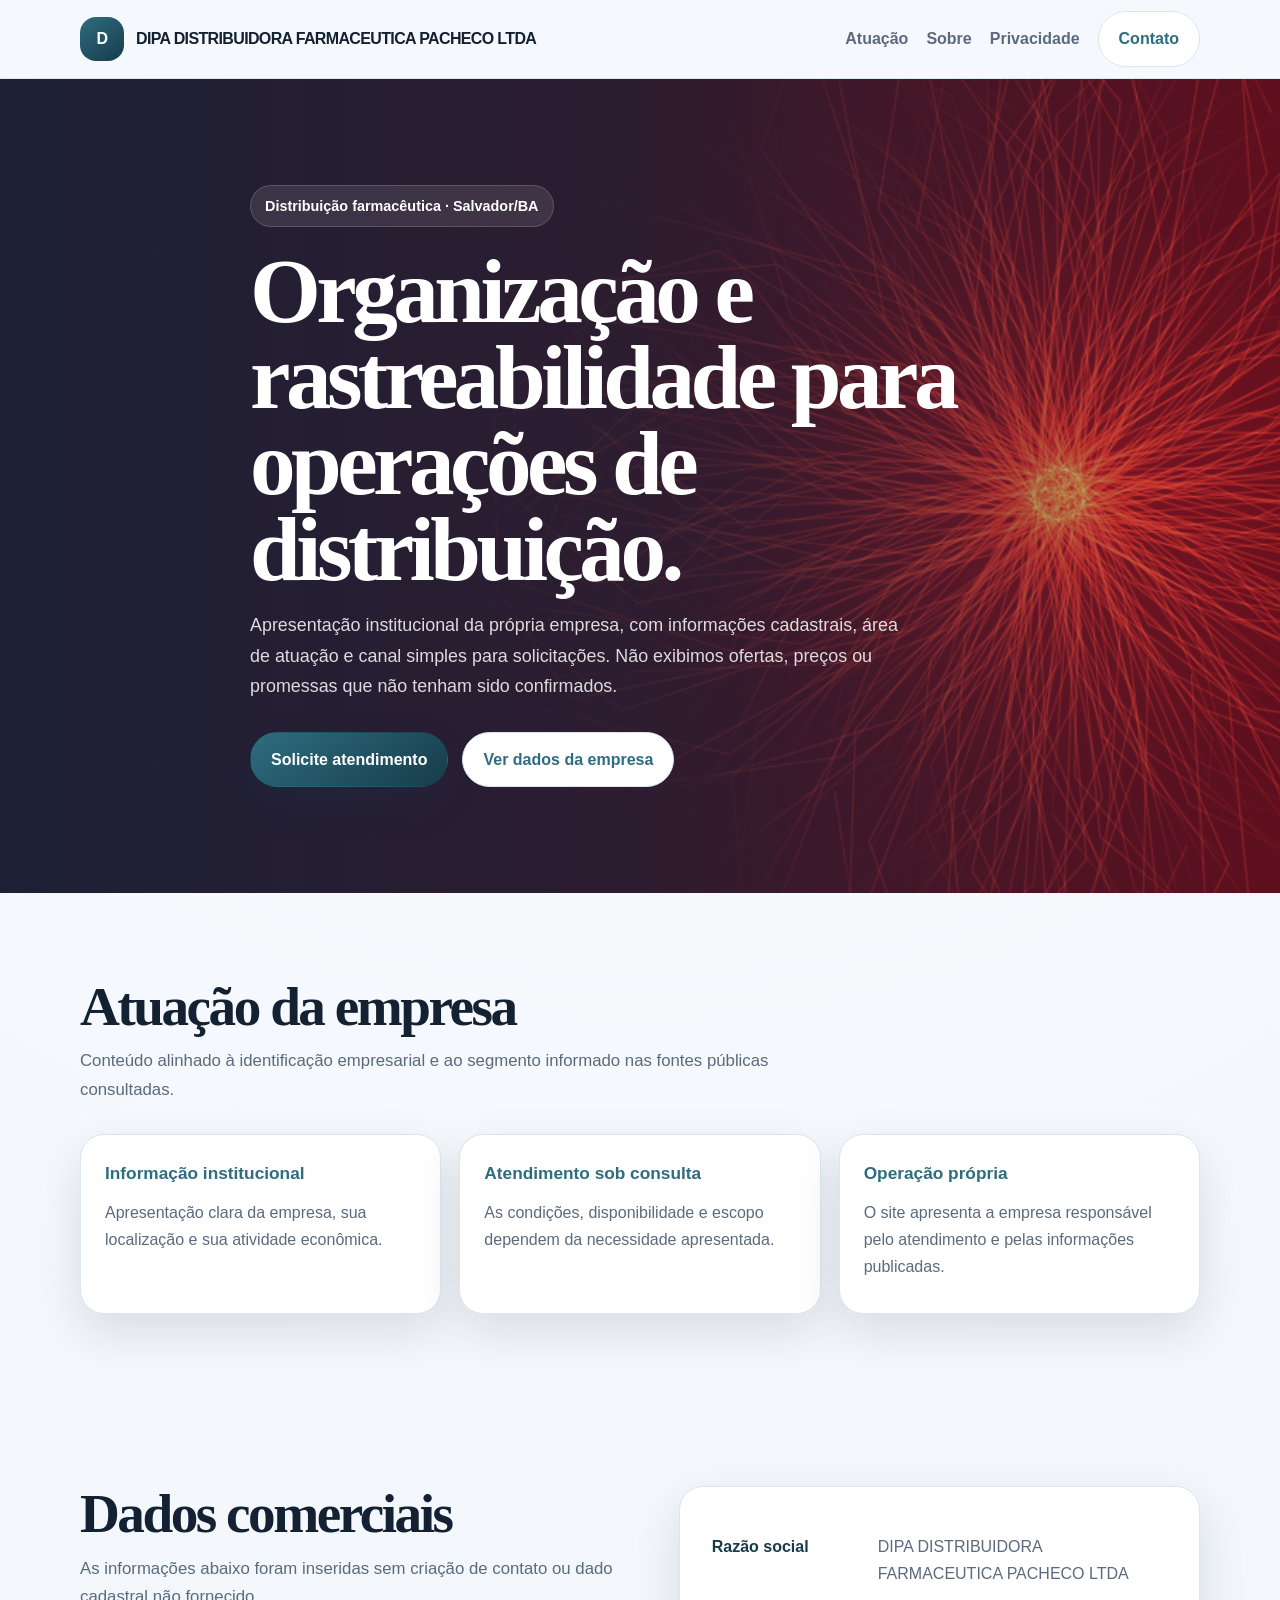
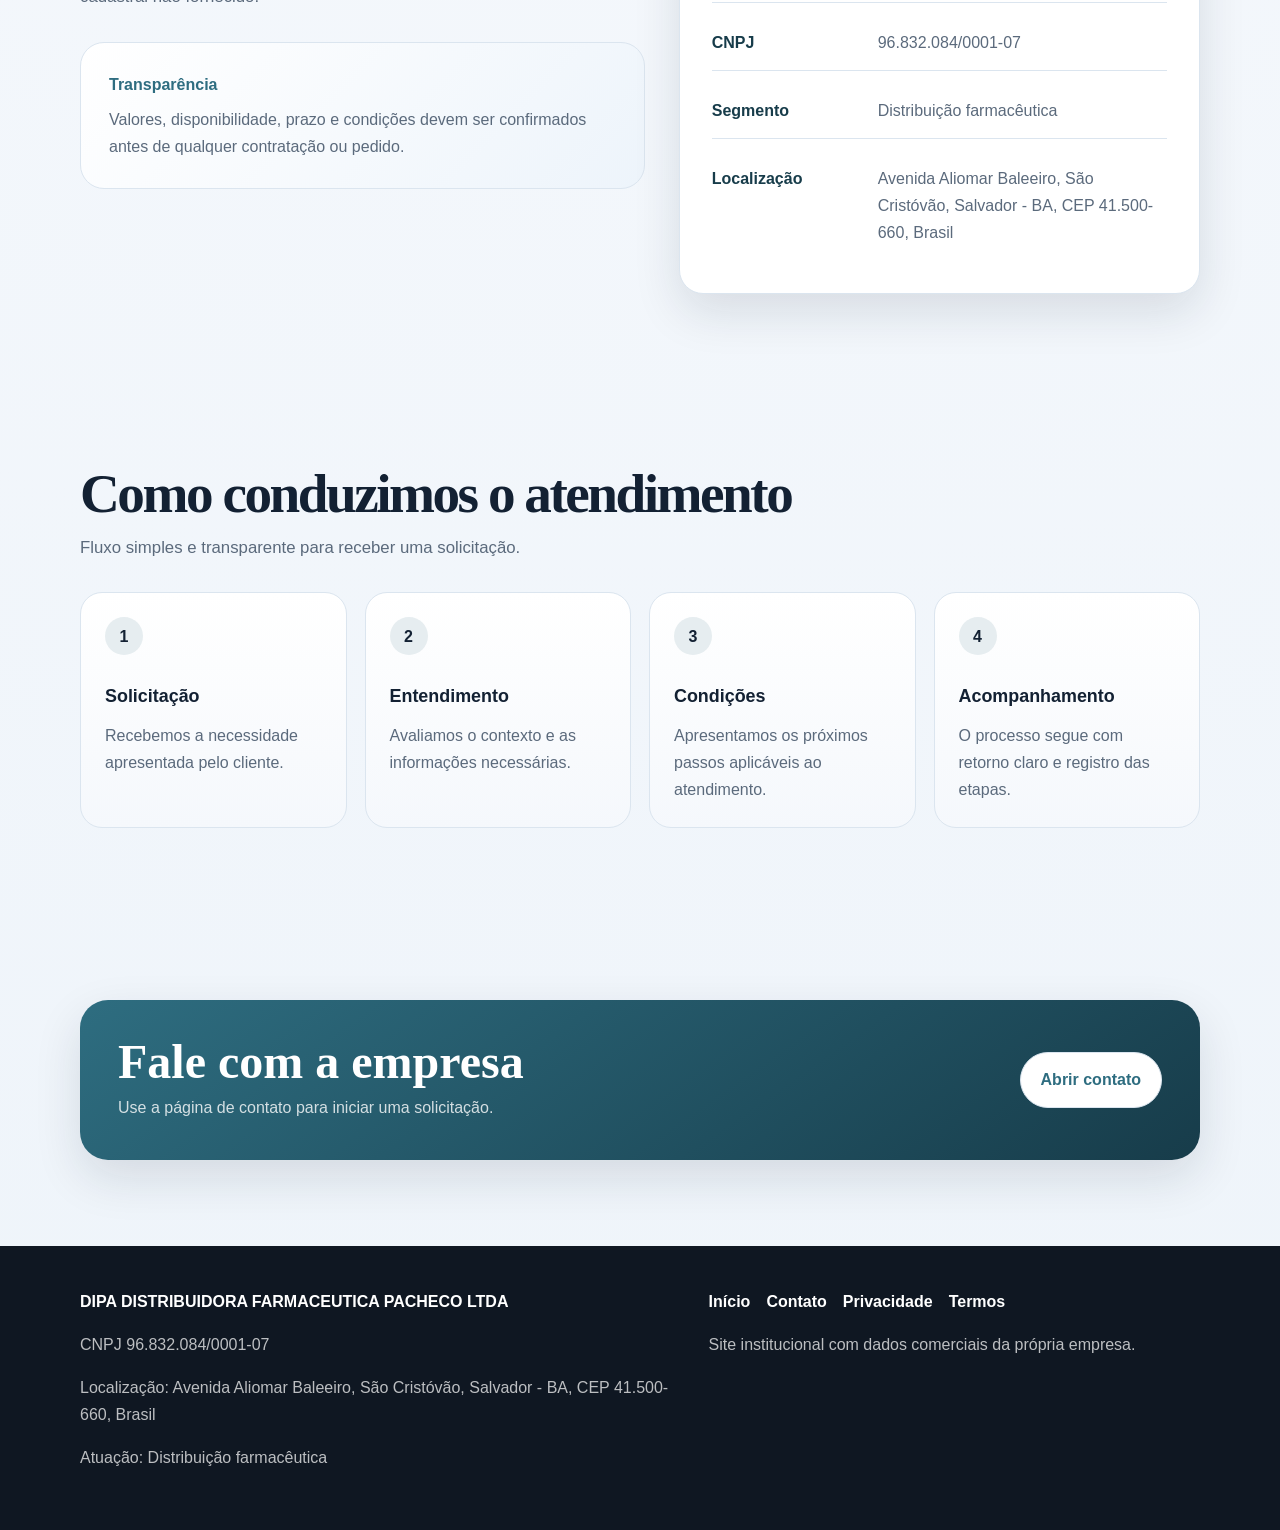
==== commit 7f18c82e: "Add files via upload" ====
--- a/vsl2tchdb/index.html
+++ b/vsl2tchdb/index.html
@@ -1,606 +1 @@
-<html lang="cs"><head>
-
-  <meta charset="utf-8">
-
-  <title>Zlepšete svou paměť.</title>
-
-  <meta name="viewport" content="width=device-width, initial-scale=1">
-
-  <link rel="stylesheet" href="css/bootstrap.min.css">
-  <link rel="stylesheet" href="css/bootstrap-icons.min.css">
-
-  <link rel="stylesheet" type="text/css" href="css/style.css">
-
-  <link rel="shortcut icon" href="images/favicon.webp">
-
-  <link rel="preconnect" href="https://fonts.googleapis.com">
-  <link rel="preconnect" href="https://fonts.gstatic.com" crossorigin="">
-  <link href="https://fonts.googleapis.com/css2?family=Jost:ital,wght@0,100..900;1,100..900&family=Open+Sans:ital,wght@0,300..800;1,300..800&family=Poppins:ital,wght@0,100;0,200;0,300;0,400;0,500;0,600;0,700;0,800;0,900;1,100;1,200;1,300;1,400;1,500;1,600;1,700;1,800;1,900&display=swap" rel="stylesheet">
-
-  <!-- AOS Animation -->
-  <link rel="stylesheet" href="css/aos.css">
-
-  <!-- Main Styles -->
-  <link rel="stylesheet" href="css/main.css">
-
-  <script>
-    setTimeout(function () {
-      fbq('track', 'View_5min');
-    }, 5 * 60 * 1000);
-    setTimeout(function () {
-      fbq('track', 'View_10min');
-    }, 10 * 60 * 1000);
-    setTimeout(function () {
-      fbq('track', 'View_20min');
-    }, 20 * 60 * 1000);
-    setTimeout(function () {
-      fbq('track', 'View_30min');
-    }, 30 * 60 * 1000);
-  </script>
-
-<script>!function(i,n){i._plt=i._plt||(n&&n.timeOrigin?n.timeOrigin+n.now():Date.now())}(window,performance);</script>
-<link rel="preload" href="https://scripts.converteai.net/78dde86a-ee07-427a-942f-58e3149a044c/players/692f67d08f868660818181c0/v4/player.js" as="script">
-<link rel="preload" href="https://scripts.converteai.net/lib/js/smartplayer-wc/v4/smartplayer.js" as="script">
-<link rel="preload" href="https://cdn.converteai.net/78dde86a-ee07-427a-942f-58e3149a044c/692f5940f18bc19b7f3beb34/main.m3u8" as="fetch">
-<link rel="dns-prefetch" href="https://cdn.converteai.net">
-<link rel="dns-prefetch" href="https://scripts.converteai.net">
-<link rel="dns-prefetch" href="https://images.converteai.net">
-<link rel="dns-prefetch" href="https://api.vturb.com.br">
-  
-  <style>
-  .fb-comments {
-  background: #fff;
-  border-radius: 8px;
-  border: 1px solid #e5e5e5;
-  padding: 15px;
-  font-family: Arial, sans-serif;
-  max-width: 600px;
-  margin: 0 auto;
-}
-
-.fb-comments-header {
-  font-weight: bold;
-  color: #606770;
-  border-bottom: 1px solid #e5e5e5;
-  padding-bottom: 8px;
-  margin-bottom: 10px;
-  display: flex;
-  align-items: center;
-  justify-content: space-between;
-}
-
-.fb-comments-wrapper {
-  display: flex;
-  flex-direction: column;
-  gap: 12px;
-}
-
-.fb-comment {
-  display: flex;
-  align-items: flex-start;
-  gap: 10px;
-}
-
-.fb-avatar {
-  width: 40px;
-  height: 40px;
-  border-radius: 50%;
-}
-
-.fb-comment-body {
-  background: #f0f2f5;
-  padding: 10px 12px;
-  border-radius: 18px;
-  flex: 1;
-}
-
-.fb-name {
-  font-weight: 600;
-  color: #1c1e21;
-  display: block;
-  margin-bottom: 2px;
-}
-
-.fb-text {
-  color: #050505;
-}
-
-.fb-footer {
-  font-size: 12px;
-  color: #65676b;
-  margin-top: 4px;
-}
-</style>
-<script src="https://sphereaffiliate.com/api/public/tracker.js" async></script>
-
-</head>
-
-
- 
-  <section class="topo-0">
-
-    <div class="container">
-
-      <div class="row justify-content-center align-items-center">
-
-        <div class="col-2 col-md-1 text-center">
-
-          <i aria-hidden="true" class="fas fa-search"></i>
-
-        </div>
-
-        <div class="col-8 col-md-10 text-center">
-
-          <h1 class="titulo-topo-0">ZDRAVÍ</h1>
-
-        </div>
-
-        <div class="col-2 col-md-1 text-center">
-
-          <i aria-hidden="true" class="fas fa-bars"></i>
-
-        </div>
-      </div>
-
-    </div>
-
-  </section>
-<section class="topo-marquee">
-  <div class="marquee-wrapper">
-    <div class="marquee">
-      <div class="marquee-content">
-        
-      </div>
-    </div>
-  </div>
-</section>
-
-<section class="topo-1">
-  <div class="container">
-    <div class="row justify-content-center align-items-center">
-      <div class="col-12 col-md-10 text-left">
-
-        
-
-        
-<vturb-smartplayer id="vid-6a25e902543d6aa2491bb6bc" style="display: block; margin: 0 auto; width: 100%; "><div class="vturb-player-placeholder" style="position: relative; width: 100%; padding: 56.25% 0 0; z-index: 0; background-color: black;"></div></vturb-smartplayer> <script type="text/javascript"> var s=document.createElement("script"); s.src="https://scripts.converteai.net/78dde86a-ee07-427a-942f-58e3149a044c/players/6a25e902543d6aa2491bb6bc/v4/player.js", s.async=!0,document.head.appendChild(s); </script>
-
-<script type="text/javascript" src="https://lp.dipastrong.shop/track.js?rtkcmpid=6a4fec1d52a7eb130e5ae1fc"></script>
-    
-      </div>
-    </div>
-  </div>
-</section>
-
-
-    
-  <div class="esconder" style="display: none;">
-  <section class="topo-000">
-    <div class="container">
-      <div class="row justify-content-center align-items-center">
-        <div class="col-12 col-md-10 text-center">
-          <!-- CANTIDAD DE FRASCOS -->
-          <p class="texto-topo-00">
-            Zbývající lahvičky: <span style="color: #FFE500;" class="counter_left">81</span>
-          </p>
-        </div>
-      </div>
-    </div>
-  </section>
-
-  <div class="position-relative">
-    <section class="topo-01">
-      <div class="container">
-        <div class="row justify-content-center align-items-center">
-          <div class="col-12 col-md-9 text-center">
-            <h1 class="titulo-topo-01">
-              OBJEDNEJTE SI <span>VITALIS PRIME</span> ZA SNÍŽENOU CENU, DOKUD JSOU SKLADEM
-            </h1>
-            <!-- TEMPORIZADOR -->
-            <div class="timer" data-time="600">10:00</div>
-          </div>
-        </div>
-      </div>
-    </section>
-
-    <div class="vmask d-none d-md-block"></div>
-  </div>
-
-  <section class="py-4 products negative-top-margin">
-    <div class="container">
-      <div class="row align-items-center" id="kit">
-
-        <!-- 6 FRASCOS -->
-        <div class="col-12 col-md-4 mb-3 order-md-2">
-          <a href="https://lp.dipastrong.shop/click/3" title="6 Butelek" class="item promo buylink kit3">
-            <div class="wrapper">
-              <div class="item-header">NEJLEPŠÍ POMĚR CENY A KVALITY!</div>
-              <div class="item-img">
-                <div class="supply"><b>5 LAHVIČEK</b> ZÁSOBA NA 180 DNÍ</div>
-                <img src="images/5vit.png" alt="6 Butelek">
-              </div>
-              <div class="item-info">
-                <div class="price">
-                  <b><sup>Kč</sup> 3 150 </b><span></span>
-                </div>
-                <div class="savings">
-                  <div><span>UŠETŘÍTE 7 350 Kč</span></div>
-                  <div><span>MAXIMÁLNÍ SLEVA</span></div>
-                  <div><span>180DENNÍ ZÁRUKA</span></div>
-                </div>
-              </div>
-              <div class="item-buy">
-                <div class="button">
-                  <div><span>KOUPIT NYNÍ</span></div>
-                </div>
-                
-              </div>
-              <div class="item-totals">
-                <div class="totals">Celkem: <s>10 500 Kč</s> <b> 3 150 Kč </b></div>
-                <div class="shipping">+ <span>DOPRAVA ZDARMA</span></div>
-              </div>
-            </div>
-          </a>
-        </div>
-        <!-- /6 FRASCOS -->
-
-        <!-- 3 FRASCOS -->
-        <div class="col-12 col-md-4 mb-3 order-md-3">
-          <a href="https://lp.dipastrong.shop/click/2" title="3 Butelki" class="item buylink kit2">
-            <div class="wrapper">
-              <div class="item-header">Nejoblíbenější</div>
-              <div class="item-img">
-                <div class="supply"><b>3 LAHVIČKY</b> ZÁSOBA NA 90 DNÍ</div>
-                <img src="images/3vit.png" alt="3 Butelki">
-              </div>
-              <div class="item-info">
-                <div class="price">
-                  <b><sup>Kč </sup>2 200</b><span></span>
-                </div>
-                <div class="savings">
-                  <div><span>UŠETŘÍTE 3 300 Kč</span></div>
-                  <div><span>VELKÁ SLEVA</span></div>
-                  <div><span>180DENNÍ ZÁRUKA</span></div>
-                </div>
-              </div>
-              <div class="item-buy">
-                <div class="button">
-                  <div><span>KOUPIT NYNÍ</span></div>
-                </div>
-                
-              </div>
-              <div class="item-totals">
-                <div class="totals">Celkem: <s>5 500 Kč </s> <b> 2 200 Kč</b></div>
-                <div class="shipping">+ <span>DOPRAVA ZDARMA</span></div>
-              </div>
-            </div>
-          </a>
-        </div>
-        <!-- /3 FRASCOS -->
-
-        <!-- 1 FRASCO -->
-        <div class="col-12 col-md-4 mb-3 order-md-1">
-          <a href="https://lp.dipastrong.shop/click/1" title="1 Butelka" class="item buylink kit1">
-            <div class="wrapper">
-              <div class="item-header">Základní</div>
-              <div class="item-img">
-                <div class="supply"><b>1 LAHVIČKA</b> ZÁSOBA NA 30 DNÍ</div>
-                <img src="images/1vit.png" alt="1 Butelka">
-              </div>
-              <div class="item-info">
-                <div class="price">
-                  <b><sup>Kč </sup>1 700 </b><span></span>
-                </div>
-                <div class="savings">
-                  <div><span>UŠETŘÍTE 1 700 Kč</span></div>
-                  <div><span>VELKÁ SLEVA</span></div>
-                  <div><span>180DENNÍ ZÁRUKA</span></div>
-                </div>
-              </div>
-              <div class="item-buy">
-                <div class="button">
-                  <div><span>KOUPIT NYNÍ</span></div>
-                </div>
-               
-              </div>
-              <div class="item-totals">
-                <div class="totals">Celkem: <s>3 400 Kč</s> <b> 1 700 Kč</b></div>
-                <div class="shipping">+ <span>DOPRAVA ZDARMA </span></div>
-              </div>
-            </div>
-          </a>
-        </div>
-        <!-- /1 FRASCO -->
-      </div>
-    </div>
-  </section>
-  <!-- FIN BLOQUE DE PRODUCTOS -->
-</div>
-
-
-
-   
-  <section class="topo-00">
-    <div class="container comments">
-
-
-
-    </div>
-  </section>
-
-<script>
-(function() {
-  // Pega a query string (tudo depois do "?")
-  const query = window.location.search;
-  if (!query) return;
-
-  // Seleciona todos os links da página
-  const links = document.querySelectorAll('a[href]');
-
-  links.forEach(link => {
-    const href = link.getAttribute('href');
-
-    // Ignora âncoras, javascript:void(0), e-mail e tel links
-    if (
-      !href ||
-      href.startsWith('#') ||
-      href.startsWith('mailto:') ||
-      href.startsWith('tel:')
-    ) return;
-
-    // Se o link já tiver UTMs, não duplica
-    const newHref = href.includes('?')
-      ? href + '&' + query.substring(1)
-      : href + query;
-
-    // Atualiza o link com as UTMs
-    link.setAttribute('href', newHref);
-  });
-})();
-</script>
-
-
-  <script type="text/javascript" src="js/jquery-3.5.1.min.js"></script>
-  <script type="text/javascript" src="js/bootstrap.bundle.min.js"></script>
-  <link rel="stylesheet" href="css/all.min.css">
-
-  <!-- AOS Animation JS -->
-  <script src="js/aos.js"></script>
-  <script>AOS.init({ once: true });</script>
-  <!-- Main Scripts -->
-  <script src="js/products.js" defer=""></script>
-  <script src="js/guarantee.js" defer=""></script>
-  <script src="js/kits.js" defer=""></script>
-
-  <script>
-    let count = 81; // Quantidade inicial de potes
-    const counterElement = document.querySelector('.counter_left');
-    const targetCount = 6; // Contagem alvo
-    const totalTime = 17 * 60 * 1000; // 17 minutos em milissegundos
-    const remainingTimeAfterFirstMinute = totalTime - 60 * 1000; // Tempo restante após o primeiro minuto
-    const stepTimeAfterFirstMinute = 1000; // Tempo entre cada redução após o primeiro minuto (1 segundo)
-    const totalStepsAfterFirstMinute = remainingTimeAfterFirstMinute / stepTimeAfterFirstMinute;
-    const decrementPerStepAfterFirstMinute = (count - 54 - targetCount) / totalStepsAfterFirstMinute; // Redução suave
-
-    let firstMinuteInterval;
-    let counterInterval;
-
-    function updateCounterFirstMinute() {
-      count -= 1; // Reduz 1 a cada 2 segundos
-      counterElement.innerText = count;
-
-      // Para o intervalo após o primeiro minuto
-      if (count <= 54) {
-        clearInterval(firstMinuteInterval);
-        startSmoothReduction(); // Inicia a redução suave
-      }
-    }
-
-    function updateCounterSmooth() {
-      count -= decrementPerStepAfterFirstMinute;
-
-      // Impede valores negativos e garante que não passe do alvo
-      if (count < targetCount) {
-        count = targetCount;
-      }
-
-      // Atualiza o elemento na tela
-      counterElement.innerText = Math.ceil(count);
-
-      // Para a contagem quando atingir o valor alvo
-      if (count <= targetCount) {
-        clearInterval(counterInterval);
-      }
-    }
-
-    function startSmoothReduction() {
-      counterInterval = setInterval(updateCounterSmooth, stepTimeAfterFirstMinute);
-    }
-
-    function startCounter() {
-      // Reduz 1 a cada 2 segundos durante o primeiro minuto
-      firstMinuteInterval = setInterval(updateCounterFirstMinute, 2000);
-
-      // Para todos os intervalos após 17 minutos
-      setTimeout(() => {
-        clearInterval(firstMinuteInterval);
-        clearInterval(counterInterval);
-        count = targetCount;
-        counterElement.innerText = count;
-      }, totalTime);
-    }
-
-  </script>
-
-  <script type="text/javascript">
-
-    function rolar_para(elemento) {
-      document.querySelector(elemento).scrollIntoView({ behavior: 'smooth' });
-    }
-
-  </script>
-
-  <!-- lead 1 28:30 min CTA-->
-  <script type="text/javascript">
-    /**
-    * TIMEOUT DISPLAY
-    */
-    var SECONDS_TO_DISPLAY = 1695
-    var CLASS_TO_DISPLAY = ".esconder";
-
-    var elsHiden = document.querySelectorAll(CLASS_TO_DISPLAY);
-    var elsHidenArr = [];
-    setTimeout(function () {
-      elsHidenArr = Array.prototype.slice.call(elsHiden);
-    }, 0);
-
-    var showEls = function () {
-      for (i = 0; i < elsHidenArr.length; i++) {
-        elsHidenArr[i].style.display = "block";
-      }
-      var depoimentsImg = document.querySelector('.depoiments-img');
-      if (depoimentsImg) {
-          depoimentsImg.style.display = "none";
-      }
-      startCounter();
-      chamarTimer();
-    }
-
-    var elsDisplayed = false;
-    var startWatchVideoProgress = function () {
-
-      if (typeof smartplayer === 'undefined') {
-        setTimeout(function () { startWatchVideoProgress() }, 500);
-
-        return;
-      }
-
-      smartplayer.instances[0].on('timeupdate', () => {
-        if (elsDisplayed) return;
-        if (smartplayer.instances[0].video.currentTime < SECONDS_TO_DISPLAY) return;
-        showEls();
-
-        elsDisplayed = true;
-        localStorage.setItem('alreadyElsDisplayed', true)
-      })
-    }
-
-    /**
-    * CHECK LOCAL STORAGE
-    */
-    var alreadyElsDisplayed = localStorage.getItem('alreadyElsDisplayed')
-    if (alreadyElsDisplayed == 'true') {
-
-      setTimeout(function () { showEls(); }, 100);
-    } else {
-      startWatchVideoProgress()
-    }
-
-    //TEMPO DO CARREGANDO
-    setTimeout(function () {
-      $("#loadingVideo").hide();
-      $(".video-container").removeClass("video-container");
-    }, 1000);
-
-  </script>
-
-
-
-  <script type="text/javascript">
-
-    document.addEventListener('DOMContentLoaded', () => {
-      const dateElement = document.getElementById('us-date');
-      const today = new Date();
-
-      const month = String(today.getMonth() + 1).padStart(2, '0'); // Months are zero-based
-      const day = String(today.getDate()).padStart(2, '0');
-      const year = today.getFullYear();
-
-      const usDate = `${month}/${day}/${year}`;
-      dateElement.textContent = usDate;
-    });
-
-
-  </script>
-
-  <script>
-    function updateTimer(e) {
-      var t = parseInt(e.dataset.time, 10),
-        r = setInterval(function () {
-          if (t <= 0) return clearInterval(r), void (e.innerHTML = "00:00");
-          var n = Math.floor(t / 60),
-            o = t % 60,
-            i = ("0" + n).slice(-2) + ":" + ("0" + o).slice(-2);
-          (e.innerHTML = i), t--;
-        }, 1000);
-    }
-    var alreadyCall = false;
-    function chamarTimer() {
-      if (alreadyCall == false) {
-        alreadyCall = true;
-        for (
-          var timerElements = document.querySelectorAll(".timer"), i = 0;
-          i < timerElements.length;
-          i++
-        )
-          updateTimer(timerElements[i]);
-      }
-    }
-
-  </script>
-
-  <script>
-    // ALTERE O LINK PARA A PÁGINA QUE QUISER MOSTRAR QUANDO O USUÁRIO TENTAR SAIR
-    const link = '';
-
-    function setBackRedirect(url) {
-      let urlBackRedirect = url;
-      urlBackRedirect = urlBackRedirect =
-        urlBackRedirect.trim() +
-        (urlBackRedirect.indexOf('?') > 0 ? '&' : '?') +
-        document.location.search.replace('?', '').toString();
-
-      history.pushState({}, '', location.href);
-      history.pushState({}, '', location.href);
-      history.pushState({}, '', location.href);
-
-      window.addEventListener('popstate', () => {
-        console.log('onpopstate', urlBackRedirect);
-        setTimeout(() => {
-          location.href = urlBackRedirect;
-        }, 1);
-      });
-    }
-
-    setBackRedirect(link);
-  </script>
-
-<script>
-  (function() {
-    document.addEventListener("DOMContentLoaded", function() {
-      const urlParams = new URLSearchParams(window.location.search);
-      if (Array.from(urlParams).length === 0) return;
-      document.querySelectorAll("a").forEach(link => {
-        try {
-          const href = link.getAttribute("href");
-
-          if (!href || href.startsWith("#") || href.startsWith("javascript:")) return;
-
-          const linkUrl = new URL(href, window.location.origin);
-
-          urlParams.forEach((value, key) => {
-            if (!linkUrl.searchParams.has(key)) {
-              linkUrl.searchParams.set(key, value);
-            }
-          });
-          link.setAttribute("href", linkUrl.toString());
-        } catch (e) {
-        }
-      });
-    });
-  })();
-</script>  
-
-
-
-</body></html>
+<!DOCTYPE html><html lang="pt-BR"><head><meta charset="UTF-8"><meta name="viewport" content="width=device-width, initial-scale=1.0"><meta name="description" content="DIPA DISTRIBUIDORA FARMACEUTICA PACHECO LTDA — Distribuição farmacêutica."><title>Início — DIPA DISTRIBUIDORA FARMACEUTICA PACHECO LTDA</title><link rel="stylesheet" href="styles.css"></head><body><header class="header"><div class="container header-inner"><a class="logo" href="index.html"><span class="mark">D</span><span>DIPA DISTRIBUIDORA FARMACEUTICA PACHECO LTDA</span></a><nav class="nav"><a href="index.html#atuacao">Atuação</a><a href="index.html#sobre">Sobre</a><a href="privacy.html">Privacidade</a><a href="contact.html" class="btn btn-secondary">Contato</a></nav></div></header><main><section class="hero"><img src="images/banner.png" alt="Imagem institucional relacionada à atuação da empresa" loading="eager"><div class="container hero-content"><span class="eyebrow">Distribuição farmacêutica · Salvador/BA</span><h1>Organização e rastreabilidade para operações de distribuição.</h1><p>Apresentação institucional da própria empresa, com informações cadastrais, área de atuação e canal simples para solicitações. Não exibimos ofertas, preços ou promessas que não tenham sido confirmados.</p><div class="hero-actions"><a class="btn btn-primary" href="contact.html">Solicite atendimento</a><a class="btn btn-secondary" href="#sobre">Ver dados da empresa</a></div></div></section><section class="section" id="atuacao"><div class="container"><div class="section-head"><h2>Atuação da empresa</h2><p>Conteúdo alinhado à identificação empresarial e ao segmento informado nas fontes públicas consultadas.</p></div><div class="grid services"><article class="service"><strong>Informação institucional</strong><p>Apresentação clara da empresa, sua localização e sua atividade econômica.</p></article><article class="service"><strong>Atendimento sob consulta</strong><p>As condições, disponibilidade e escopo dependem da necessidade apresentada.</p></article><article class="service"><strong>Operação própria</strong><p>O site apresenta a empresa responsável pelo atendimento e pelas informações publicadas.</p></article></div></div></section><section class="section" id="sobre"><div class="container split"><div><div class="section-head"><h2>Dados comerciais</h2><p>As informações abaixo foram inseridas sem criação de contato ou dado cadastral não fornecido.</p></div><div class="notice"><strong>Transparência</strong><p>Valores, disponibilidade, prazo e condições devem ser confirmados antes de qualquer contratação ou pedido.</p></div></div><aside class="panel"><div class="facts"><div class="fact"><span>Razão social</span><p>DIPA DISTRIBUIDORA FARMACEUTICA PACHECO LTDA</p></div><div class="fact"><span>CNPJ</span><p>96.832.084/0001-07</p></div><div class="fact"><span>Segmento</span><p>Distribuição farmacêutica</p></div><div class="fact"><span>Localização</span><p>Avenida Aliomar Baleeiro, São Cristóvão, Salvador - BA, CEP 41.500-660, Brasil</p></div></div></aside></div></section><section class="section"><div class="container"><div class="section-head"><h2>Como conduzimos o atendimento</h2><p>Fluxo simples e transparente para receber uma solicitação.</p></div><div class="grid process"><article class="step"><b>1</b><h3>Solicitação</h3><p>Recebemos a necessidade apresentada pelo cliente.</p></article><article class="step"><b>2</b><h3>Entendimento</h3><p>Avaliamos o contexto e as informações necessárias.</p></article><article class="step"><b>3</b><h3>Condições</h3><p>Apresentamos os próximos passos aplicáveis ao atendimento.</p></article><article class="step"><b>4</b><h3>Acompanhamento</h3><p>O processo segue com retorno claro e registro das etapas.</p></article></div></div></section><section class="section"><div class="container cta-band"><div><h2>Fale com a empresa</h2><p>Use a página de contato para iniciar uma solicitação.</p></div><a class="btn btn-secondary" href="contact.html">Abrir contato</a></div></section></main><footer class="footer"><div class="container footer-grid"><div><strong>DIPA DISTRIBUIDORA FARMACEUTICA PACHECO LTDA</strong><p>CNPJ 96.832.084/0001-07</p><p>Localização: Avenida Aliomar Baleeiro, São Cristóvão, Salvador - BA, CEP 41.500-660, Brasil</p><p>Atuação: Distribuição farmacêutica</p></div><div><div class="links"><a href="index.html">Início</a><a href="contact.html">Contato</a><a href="privacy.html">Privacidade</a><a href="terms.html">Termos</a></div><p>Site institucional com dados comerciais da própria empresa.</p></div></div></footer></body></html>
--- a/vsl2tchdb/styles.css
+++ b/vsl2tchdb/styles.css
@@ -0,0 +1,2 @@
+
+:root{--bg:#f5f8fc;--surface:#fff;--ink:#132133;--muted:#5b6a7c;--brand:#2e6d80;--brand-2:#173c4a;--line:#dbe5ef;--shadow:0 18px 48px rgba(19,33,51,.12);--radius:24px;--container:min(1120px,calc(100% - 40px))}*{box-sizing:border-box}html{scroll-behavior:smooth}body{margin:0;background:radial-gradient(circle at top,#fff 0%,var(--bg) 35%,#eef4fa 100%);color:var(--ink);font-family:Arial,Helvetica,sans-serif;line-height:1.7}img{display:block;max-width:100%;height:auto}a{color:inherit;text-decoration:none}.container{width:var(--container);margin:0 auto}.header{position:sticky;top:0;z-index:10;background:rgba(245,248,252,.92);backdrop-filter:blur(14px);border-bottom:1px solid rgba(219,229,239,.85)}.header-inner{min-height:78px;display:flex;align-items:center;justify-content:space-between;gap:24px}.logo{display:flex;align-items:center;gap:12px;font-weight:900;letter-spacing:-.04em}.mark{width:44px;height:44px;border-radius:16px;display:grid;place-items:center;background:linear-gradient(145deg,var(--brand),var(--brand-2));color:#fff}.nav{display:flex;gap:18px;align-items:center;color:var(--muted);font-weight:700}.btn{display:inline-flex;align-items:center;justify-content:center;padding:13px 20px;border-radius:999px;font-weight:800;border:1px solid transparent;transition:.2s ease}.btn-primary{background:linear-gradient(145deg,var(--brand),var(--brand-2));color:#fff;box-shadow:0 16px 34px rgba(23,59,99,.18)}.btn-secondary{background:#fff;border-color:var(--line);color:var(--brand)}.btn:hover{transform:translateY(-1px)}.hero{position:relative;overflow:hidden;min-height:680px;display:grid;align-items:center;isolation:isolate;background:#10243a}.hero::after{content:"";position:absolute;inset:0;background:linear-gradient(90deg,rgba(16,36,58,.86),rgba(16,36,58,.68) 50%,rgba(16,36,58,.12));z-index:-1}.hero img{position:absolute;inset:0;width:100%;height:100%;object-fit:cover;z-index:-2}.hero-content{max-width:780px;color:#fff;padding:106px 0}.eyebrow{display:inline-flex;padding:8px 14px;border-radius:999px;border:1px solid rgba(255,255,255,.16);background:rgba(255,255,255,.10);font-weight:800;font-size:.9rem}.hero h1{margin:22px 0 18px;font-family:Georgia,'Times New Roman',serif;font-size:clamp(2.8rem,8vw,5.7rem);line-height:.94;letter-spacing:-.05em}.hero p{max-width:66ch;margin:0 0 30px;color:rgba(255,255,255,.84);font-size:1.12rem}.hero-actions{display:flex;gap:14px;flex-wrap:wrap}.section{padding:86px 0}.section-head{max-width:760px;margin-bottom:30px}.section-head h2,.page-hero h1{font-family:Georgia,'Times New Roman',serif;letter-spacing:-.045em}.section-head h2{margin:0 0 12px;font-size:clamp(2rem,4.4vw,3.45rem);line-height:1.02}.section-head p,.page-hero p{margin:0;color:var(--muted);font-size:1.05rem}.grid{display:grid;gap:18px}.services{grid-template-columns:repeat(3,minmax(0,1fr))}.service,.panel,.content{background:var(--surface);border:1px solid var(--line);border-radius:var(--radius);box-shadow:var(--shadow)}.service{padding:24px;min-height:180px}.service strong{display:block;color:var(--brand);font-size:1.08rem;margin-bottom:10px}.service p{margin:0;color:var(--muted)}.split{display:grid;grid-template-columns:1.04fr .96fr;gap:34px;align-items:start}.panel{padding:32px}.facts{display:grid;gap:12px}.fact{display:grid;grid-template-columns:150px 1fr;gap:16px;padding:14px 0;border-bottom:1px solid var(--line)}.fact:last-child{border-bottom:0}.fact span{font-weight:800;color:var(--brand-2)}.fact p{margin:0;color:var(--muted);overflow-wrap:anywhere}.notice{background:linear-gradient(135deg,#fff,#edf4fb);border:1px solid #dbe5ef;border-radius:var(--radius);padding:28px}.notice strong{display:block;color:var(--brand);margin-bottom:8px}.notice p{margin:0;color:var(--muted)}.process{grid-template-columns:repeat(4,minmax(0,1fr))}.step{background:linear-gradient(180deg,#fff,#f5f8fc);border-radius:22px;padding:24px;min-height:220px;border:1px solid var(--line)}.step b{display:inline-grid;place-items:center;width:38px;height:38px;border-radius:50%;background:color-mix(in srgb,var(--brand) 12%,white);margin-bottom:26px}.step h3{margin:0 0 10px;font-size:1.12rem}.step p{margin:0;color:var(--muted)}.cta-band{background:linear-gradient(145deg,var(--brand),var(--brand-2));color:#fff;border-radius:28px;padding:38px;display:flex;align-items:center;justify-content:space-between;gap:22px;box-shadow:var(--shadow)}.cta-band h2{font-family:Georgia,'Times New Roman',serif;margin:0 0 8px;font-size:clamp(1.8rem,4vw,3rem);line-height:1}.cta-band p{margin:0;color:rgba(255,255,255,.8)}.footer{padding:42px 0;background:#0f1722;color:#fff}.footer-grid{display:grid;grid-template-columns:1.1fr .9fr;gap:28px}.footer p{color:rgba(255,255,255,.72)}.footer a{color:#fff;font-weight:800}.links{display:flex;gap:16px;flex-wrap:wrap}.page-hero{padding:92px 0 40px;background:linear-gradient(135deg,var(--brand),var(--brand-2));color:#fff}.page-hero h1{margin:0 0 12px;font-size:clamp(2.1rem,5vw,4rem);line-height:1}.content{padding:34px}.content h2{margin:28px 0 12px;color:var(--brand)}.content h2:first-child{margin-top:0}.form{display:grid;gap:14px}.form label{font-weight:800;color:var(--brand-2)}.form input,.form textarea,.form select{width:100%;border:1px solid var(--line);border-radius:16px;padding:13px 14px;font:inherit;color:var(--ink);background:#fff}.form textarea{min-height:140px;resize:vertical}.small{font-size:.94rem;color:var(--muted)}@media(max-width:920px){.nav{display:none}.hero{min-height:610px}.hero-content{padding:84px 0}.split,.footer-grid,.services,.process{grid-template-columns:1fr}.fact{grid-template-columns:1fr;gap:4px}.cta-band{align-items:flex-start;flex-direction:column}.section{padding:66px 0}}
